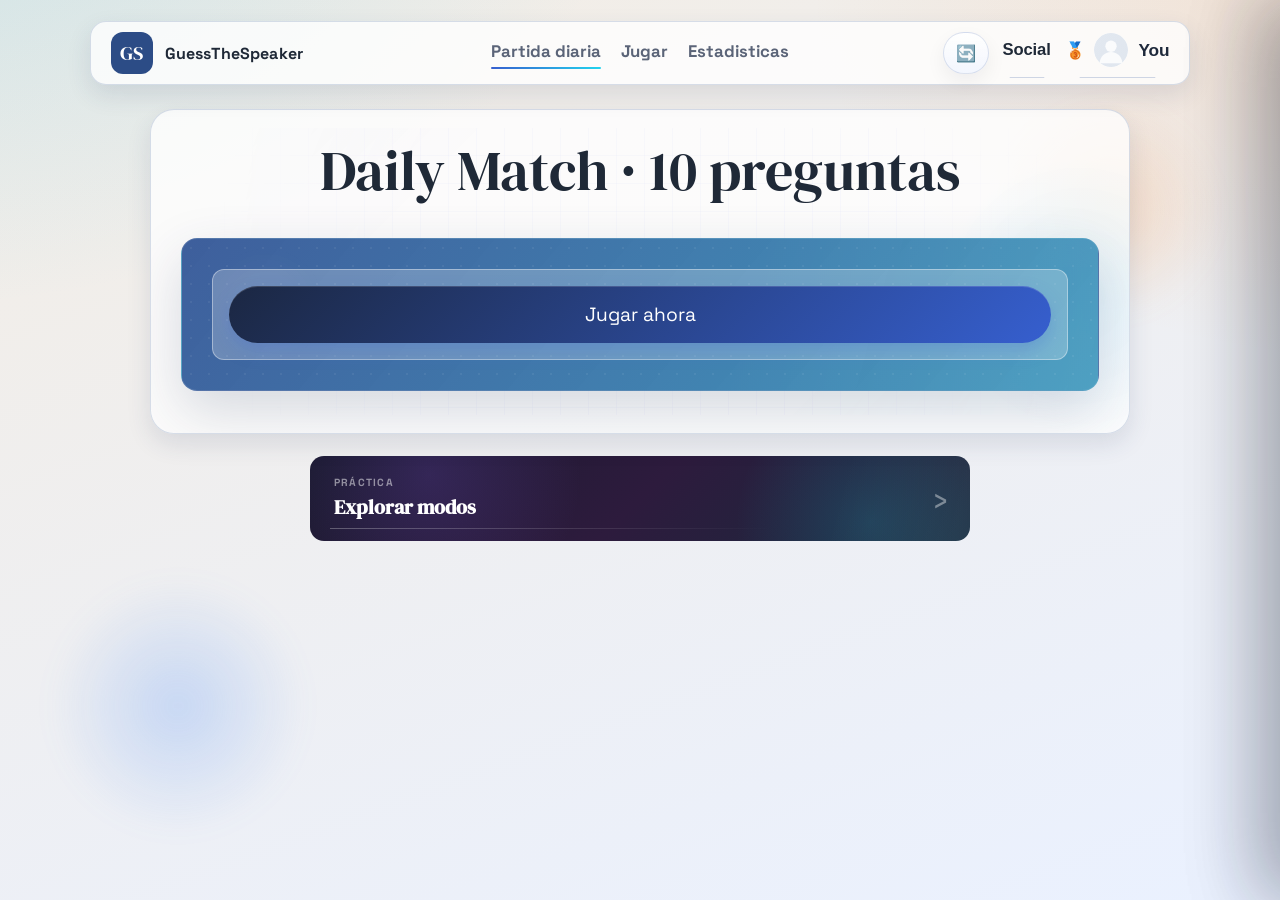
==== index.html @ 82e4f340 "9" ====
﻿<!doctype html>
<html lang="es">

<head>
  <meta charset="utf-8" />
  <meta name="viewport" content="width=device-width, initial-scale=1" />
  <title>GuessTheSpeaker | Daily Match</title>
  <link rel="stylesheet" href="style.css" />
  <link rel="preconnect" href="https://fonts.googleapis.com" />
  <link rel="preconnect" href="https://fonts.gstatic.com" crossorigin />
  <link
    href="https://fonts.googleapis.com/css2?family=DM+Serif+Display&family=Space+Grotesk:wght@400;500;600;700&display=swap"
    rel="stylesheet" />
</head>

<body class="home-page">
  <div class="bg-orb orb-a"></div>
  <div class="bg-orb orb-b"></div>

  <header class="topbar">
    <div class="brand">
      <span class="brand-mark">GS</span>
      <span class="brand-name">GuessTheSpeaker</span>
    </div>

    <nav class="nav">
      <a href="index.html" class="is-active">Partida diaria</a>
      <a href="explore.html">Jugar</a>
      <a href="estadisticas.html">Estadisticas</a>
    </nav>

    <div class="topbar-actions">
      <button id="dev-reset-btn" class="btn btn-outline topbar-utility-btn" type="button" title="Reiniciar partida diaria (Dev)">🔄</button>
      <button id="social-toggle" class="btn-social-pill" type="button">Social</button>
      <div class="profile-menu-wrap">
        <button id="profile-avatar-btn" class="profile-pill-btn" type="button" aria-expanded="false"
          aria-haspopup="true">
          <span id="header-tier-icon" class="tier-icon" aria-hidden="true">🥉</span>
          <svg class="avatar-svg" viewBox="0 0 36 36" fill="none" xmlns="http://www.w3.org/2000/svg" aria-hidden="true">
            <circle cx="18" cy="18" r="18" fill="url(#av-grad)" />
            <circle cx="18" cy="14" r="6" fill="#fff" opacity="0.85" />
            <path d="M6 32c0-6.627 5.373-12 12-12s12 5.373 12 12" fill="#fff" opacity="0.85" />
            <defs>
              <linearGradient id="av-grad" x1="0" y1="0" x2="36" y2="36">
                <stop stop-color="#e2e8f0" />
                <stop offset="1" stop-color="#94a3b8" />
              </linearGradient>
            </defs>
          </svg>
          <span id="header-profile-name" class="profile-name">You</span>
        </button>
        <div id="profile-dropdown" class="profile-dropdown settings-menu" aria-hidden="true">
          <div class="pd-header">
            <div>
              <span class="panel-kicker">Settings panel</span>
              <h4 class="pd-title">Ajustes</h4>
              <p class="pd-subcopy">Preferencias rápidas y nombre de jugador en un solo panel.</p>
            </div>
            <button id="profile-close" class="btn btn-outline panel-close-btn" type="button">Cerrar</button>
          </div>
          <hr class="pd-divider" />
          <label class="pd-row">
            <span class="pd-row-label">Tema</span>
            <select id="top-theme-select" class="pd-theme-select" aria-label="Tema visual"></select>
          </label>
          <hr class="pd-divider" />
          <label class="pd-row">
            <span class="pd-row-label">Idioma</span>
            <select id="top-lang-select" class="pd-theme-select" aria-label="Idioma seleccion"></select>
          </label>
          <hr class="pd-divider" />
          <div class="pd-row-vert">
            <label for="profile-name-input-menu" class="pd-row-label">Nombre
              de jugador</label>
            <div class="profile-edit-row">
              <input id="profile-name-input-menu" type="text" maxlength="18" placeholder="Tu nombre" />
              <button id="profile-save-menu" class="btn btn-outline" type="button">Guardar</button>
            </div>
          </div>
          <hr class="pd-divider" />
          <a class="pd-row pd-link" href="estadisticas.html">📊 Estadísticas</a>
        </div>
      </div>
    </div>
  </header>
  <aside id="social-drawer" class="social-drawer" aria-hidden="true">
    <div class="social-drawer-head">
      <div>
        <span class="panel-kicker">Social panel</span>
        <h3>Social</h3>
        <p class="panel-sub">Gestiona amigos y comparativas sin salir de la partida.</p>
      </div>
      <button id="social-close" class="btn btn-outline panel-close-btn" type="button">Cerrar</button>
    </div>
    <div class="profile-row">
      <input id="friend-name-input" type="text" maxlength="18" placeholder="Nombre de amigo" />
      <button id="friend-add" class="btn btn-outline" type="button">Agregar</button>
    </div>
    <ul id="friends-list" class="history-list"></ul>
  </aside>
  <div id="social-backdrop" class="social-backdrop" hidden></div>

  <main>
    <section id="daily" class="panel">
      <div class="panel-head">
        <div>
          <h2 id="daily-title">Daily Match</h2>
          <div id="daily-status" class="daily-status"></div>
        </div>
      </div>
      <div id="daily-game" class="daily-game" aria-live="polite"></div>
      <div id="comeback-prompt" class="comeback-prompt" aria-live="polite"></div>
    </section>

    <section id="ranking" class="panel is-hidden">
      <div class="panel-head ranking-header-inline">
        <h2>Ranking</h2>
        <div id="ranking-view-mode" class="quiz-segmented" role="tablist" aria-label="Vista de ranking">
          <button type="button" class="quiz-tab is-active" data-view="daily">Hoy</button>
          <button type="button" class="quiz-tab" data-view="weekly">Semana</button>
        </div>
      </div>

      <div id="ranking-daily-view">
        <div class="ranking-toolbar">
          <div id="ranking-mode" class="quiz-segmented" role="tablist" aria-label="Modo de ranking">
            <button type="button" class="quiz-tab is-active" data-mode="global">Global</button>
            <button type="button" class="quiz-tab" data-mode="friends">Amigos</button>
          </div>
          <div class="hero-metrics">
            <span class="metric-pill">Jugadores: <strong id="players-today">-</strong></span>
            <span class="metric-pill metric-risk">Reinicio: <strong id="reset-timer">--:--:--</strong></span>
          </div>
        </div>
        <div class="ranking-search-bar">
          <input id="ranking-search-input" type="text" maxlength="24" placeholder="Buscar jugador..." />
          <button id="ranking-search-btn" class="btn btn-outline" type="button">Buscar</button>
        </div>
        <p id="ranking-search-result" class="ranking-search-result"></p>
        <!-- Hidden but still functional -->
        <div class="ranking-controls" style="display:none;">
          <div class="private-room">
            <input id="room-code" type="text" maxlength="10" placeholder="Sala privada" />
            <button id="apply-room" class="btn btn-outline" type="button">Aplicar</button>
          </div>
          <span id="percentile-chip" class="percentile-chip">Percentil: --</span>
        </div>
        <div class="table-wrap">
          <table class="leaderboard" aria-label="Ranking top 5">
            <thead>
              <tr>
                <th>#</th>
                <th>Jugador</th>
                <th>Aciertos</th>
                <th>Tiempo</th>
              </tr>
            </thead>
            <tbody id="leaderboard-body"></tbody>
          </table>
        </div>
        <div class="hero-panel">
          <article id="streak-stat-card" class="stat-card">
            <p>Racha actual</p>
            <strong id="stat-streak">0</strong>
            <span id="streak-fire" class="streak-fire">Sin fuego</span>
          </article>
          <article class="stat-card">
            <p>Mejor racha</p>
            <strong id="stat-best-streak">0</strong>
          </article>
        </div>
      </div>
      <section id="weekly-league" class="weekly-league is-hidden" aria-label="Liga semanal">
        <div class="weekly-league-head">
          <h4>Liga semanal</h4>
        </div>
        <div id="weekly-league-summary" class="weekly-league-summary"></div>
        <div class="table-wrap">
          <table class="leaderboard weekly-league-table" aria-label="Tabla de liga semanal">
            <thead>
              <tr>
                <th>Dia</th>
                <th>Puntos</th>
                <th>Acumulado</th>
              </tr>
            </thead>
            <tbody id="weekly-league-table"></tbody>
          </table>
        </div>
      </section>
    </section>

    <a href="explore.html" class="explore-banner">
      <div class="explore-banner-bg"></div>
      <div class="explore-banner-content">
        <span class="explore-banner-label">PRÁCTICA</span>
        <strong class="explore-banner-title">Explorar modos</strong>
      </div>
      <span class="explore-banner-arrow">›</span>
    </a>

  </main>



  <immersive id="quiz-data">
    {
    "title": "Who said it? Trump, Hitler, or Ye",
    "language": "English",
    "questions": [
    {
    "id": 1,
    "theme": "A. God complex / Messiah / Destiny",
    "quote": "I alone can fix it.",
    "options": [
    {
    "name": "Donald Trump",
    "isCorrect": true,
    "rationale": "Correct. Said in his Republican National Convention acceptance speech in Cleveland on July 21, 2016."
    },
    {
    "name": "Adolf Hitler",
    "isCorrect": false,
    "rationale": "It sounds like one-man savior rhetoric, but this exact line is not from Hitler."
    },
    {
    "name": "Ye",
    "isCorrect": false,
    "rationale": "Ye often uses grand self-myth language, but this exact quote is Trump's convention line."
    }
    ]
    },
    {
    "id": 2,
    "theme": "B. Paranoia / Persecution / Victimhood",
    "quote": "What you're seeing and what you're reading is not what's happening.",
    "options": [
    {
    "name": "Donald Trump",
    "isCorrect": true,
    "rationale": "Correct. Said at the Veterans of Foreign Wars convention in Kansas City on July 24, 2018."
    },
    {
    "name": "Adolf Hitler",
    "isCorrect": false,
    "rationale": "Reality-reversal framing fits authoritarian language, but this exact quote is Trump."
    },
    {
    "name": "Ye",
    "isCorrect": false,
    "rationale": "Ye challenges narratives too, but this precise sentence and event match Trump."
    }
    ]
    },
    {
    "id": 3,
    "theme": "C. Media hostility / Fake News / Propaganda",
    "quote": "The FAKE NEWS media is the enemy of the American People!",
    "options": [
    {
    "name": "Donald Trump",
    "isCorrect": true,
    "rationale": "Correct. Posted on Trump's Twitter account on February 17, 2017."
    },
    {
    "name": "Adolf Hitler",
    "isCorrect": false,
    "rationale": "Enemy framing sounds similar, but this wording and casing are modern Trump style."
    },
    {
    "name": "Ye",
    "isCorrect": false,
    "rationale": "Ye attacks media too, but this exact phrase is Trump's."
    }
    ]
    },
    {
    "id": 4,
    "theme": "D. Extreme narcissism / bragging",
    "quote": "I am Shakespeare in the flesh.",
    "options": [
    {
    "name": "Donald Trump",
    "isCorrect": false,
    "rationale": "Trump brags often, but this artistic self-crowning line is not his."
    },
    {
    "name": "Adolf Hitler",
    "isCorrect": false,
    "rationale": "Grandiosity fits, but the modern pop-culture tone points elsewhere."
    },
    {
    "name": "Ye",
    "isCorrect": true,
    "rationale": "Correct. Said by Ye in the 'Sway in the Morning' interview on November 26, 2013."
    }
    ]
    },
    {
    "id": 5,
    "theme": "E. Win-at-all-costs / retaliation logic",
    "quote": "If somebody screws you, screw them back in spades.",
    "options": [
    {
    "name": "Donald Trump",
    "isCorrect": true,
    "rationale": "Correct. From Trump's book The Art of the Deal (1987)."
    },
    {
    "name": "Adolf Hitler",
    "isCorrect": false,
    "rationale": "The harsh revenge tone can mislead, but this quote is a Trump business-era line."
    },
    {
    "name": "Ye",
    "isCorrect": false,
    "rationale": "Ye can be confrontational, but this exact phrase is not his."
    }
    ]
    },
    {
    "id": 6,
    "theme": "F. Surreal metaphors / emotional mass imagery",
    "quote": "All great movements are popular movements. They are the volcanic eruptions of human passions and
    emotions.",
    "options": [
    {
    "name": "Donald Trump",
    "isCorrect": false,
    "rationale": "Populist tone overlaps, but the high-literary metaphor and source do not match Trump."
    },
    {
    "name": "Adolf Hitler",
    "isCorrect": true,
    "rationale": "Correct. From Mein Kampf, Volume I, first published in 1925."
    },
    {
    "name": "Ye",
    "isCorrect": false,
    "rationale": "Ye uses vivid imagery, but this exact line is from Hitler's text."
    }
    ]
    },
    {
    "id": 7,
    "theme": "G. Anti-intellectualism / instinct over academics",
    "quote": "All propaganda must be popular and its intellectual level must be adjusted to the most limited
    intelligence among those to whom it is addressed.",
    "options": [
    {
    "name": "Donald Trump",
    "isCorrect": false,
    "rationale": "Simple-message strategy fits, but this is formal propaganda doctrine, not Trump's wording."
    },
    {
    "name": "Adolf Hitler",
    "isCorrect": true,
    "rationale": "Correct. From Mein Kampf, Volume I, Chapter 6, published in 1925."
    },
    {
    "name": "Ye",
    "isCorrect": false,
    "rationale": "Anti-elite tone can resemble Ye, but this systematic formulation is not his."
    }
    ]
    },
    {
    "id": 8,
    "theme": "H. Loyalty / purity / mass manipulation",
    "quote": "I like Hitler.",
    "options": [
    {
    "name": "Donald Trump",
    "isCorrect": false,
    "rationale": "Provocative style can confuse the guess, but this exact statement is not Trump's."
    },
    {
    "name": "Adolf Hitler",
    "isCorrect": false,
    "rationale": "It refers to Hitler in third person, so it cannot be Hitler quoting himself."
    },
    {
    "name": "Ye",
    "isCorrect": true,
    "rationale": "Correct. Said by Ye on the Alex Jones show on December 1, 2022."
    }
    ]
    }
    ]
    }
  </immersive>

  <script src="script.js"></script>
</body>

</html>
---- style.css ----
﻿:root {
  color-scheme: light;
  --ink: #121826;
  --ink-soft: #475169;
  --line: rgba(18, 24, 38, 0.1);
  --card: #ffffff;
  --bg: #eae4db;
  --bg-alt: #e3dcd2;
  --primary: #0f172a;
  --success: #16a34a;
  --danger: #dc2626;
  --accent-win: #16a34a;
  --accent-risk: #dc2626;
  --accent-reward: #ca8a04;
  --pastel-sky: #e8f2ff;
  --pastel-mint: #e8f8ef;
  --pastel-peach: #ffefe6;
  --pastel-lilac: #f1ecff;
  --pastel-ink: #2e3e5c;
  --pastel-border: rgba(116, 138, 173, 0.24);
  --elev-1: 0 12px 28px rgba(18, 24, 38, 0.1);
  --elev-2: 0 24px 64px rgba(18, 24, 38, 0.13);
  --radius-lg: 24px;
  --radius-md: 16px;
  --shadow: var(--elev-2);
  --font-title: "DM Serif Display", serif;
  --font-body: "Space Grotesk", system-ui, sans-serif;
}

* {
  box-sizing: border-box;
  margin: 0;
  padding: 0;
}

body {
  font-family: var(--font-body);
  color: var(--ink);
  background: radial-gradient(1000px 600px at -10% -20%, #ffe1b8, transparent 70%),
    radial-gradient(900px 500px at 110% 0%, #d4efff, transparent 65%),
    linear-gradient(160deg, var(--bg), var(--bg-alt));
  min-height: 100vh;
  padding: 21px 7vw 44px;
  overflow-x: hidden;
}

body.home-page main {
  position: relative;
  z-index: 1;
}

immersive {
  display: none;
}

.bg-orb {
  position: fixed;
  pointer-events: none;
  z-index: 0;
  filter: blur(12px);
}

@keyframes floatOrbA {
  0% {
    transform: translate(0, 0) scale(1);
  }

  33% {
    transform: translate(20px, -30px) scale(1.05);
  }

  66% {
    transform: translate(-15px, -10px) scale(0.95);
  }

  100% {
    transform: translate(0, 0) scale(1);
  }
}

@keyframes floatOrbB {
  0% {
    transform: translate(0, 0) scale(1);
  }

  33% {
    transform: translate(-25px, 20px) scale(1.05);
  }

  66% {
    transform: translate(15px, 15px) scale(0.95);
  }

  100% {
    transform: translate(0, 0) scale(1);
  }
}

.orb-a {
  width: 280px;
  height: 280px;
  left: 3%;
  bottom: 6%;
  background: radial-gradient(circle, rgba(251, 146, 60, 0.28), transparent 65%);
  animation: floatOrbA 18s ease-in-out infinite;
}

.orb-b {
  width: 240px;
  height: 240px;
  right: 4%;
  top: 10%;
  background: radial-gradient(circle, rgba(56, 189, 248, 0.28), transparent 65%);
  animation: floatOrbB 22s ease-in-out infinite;
}

.hero,
.panel,
.footer {
  position: relative;
  z-index: 1;
}

.topbar {
  position: relative;
  z-index: 20;
  display: flex;
  justify-content: space-between;
  align-items: center;
  gap: 20px;
  margin-bottom: 24px;
  border-radius: 16px;
  padding: 10px 20px;
  background: var(--surface-bg);
  border: 1px solid var(--surface-border);
  box-shadow: var(--elev-1);
}

.topbar-actions {
  display: inline-flex;
  align-items: center;
  gap: 18px;
}

/* ── Profile Avatar Button ── */
.profile-menu-wrap {
  position: relative;
}

.profile-pill-btn {
  background: transparent;
  border: none;
  border-radius: 0;
  padding: 0 0 2px;
  display: flex;
  align-items: center;
  gap: 12px;
  cursor: pointer;
  transition: opacity 180ms ease, color 180ms ease;
}

.profile-pill-btn:hover {
  opacity: 0.84;
}

.profile-pill-btn:active {
  opacity: 0.68;
}

.profile-pill-btn .tier-icon {
  width: auto;
  height: auto;
  border-radius: 0;
  display: flex;
  align-items: center;
  justify-content: center;
  font-size: 1.02rem;
  color: var(--ink-soft);
  background: transparent;
}

.profile-pill-btn .profile-name {
  font-weight: 700;
  color: #1e293b;
  font-size: 1.05rem;
}

.btn-social-pill {
  background: transparent;
  color: var(--ink);
  border: none;
  border-radius: 0;
  padding: 0 0 4px;
  font-weight: 700;
  font-size: 1rem;
  cursor: pointer;
  transition: opacity 180ms ease;
  position: relative;
}

.btn-social-pill::after,
.profile-pill-btn::after {
  content: '';
  position: absolute;
  left: 0;
  right: 0;
  bottom: -4px;
  height: 1px;
  background: rgba(120, 144, 188, 0.35);
  transform: scaleX(0.72);
  transform-origin: center;
  transition: transform 180ms ease, background 180ms ease;
}

.btn-social-pill:hover,
.profile-pill-btn:hover {
  opacity: 0.82;
}

.btn-social-pill:hover::after,
.profile-pill-btn:hover::after {
  transform: scaleX(1);
  background: rgba(54, 95, 207, 0.5);
}

.settings-menu {
  width: 420px;
}

.avatar-svg {
  width: 32px;
  height: 32px;
  border-radius: 50%;
  background: #f1f5f9;
}

.pd-avatar-svg {
  width: 40px;
  height: 40px;
  border-radius: 50%;
  flex-shrink: 0;
}

/* League tier borders & colors for profile pill */
.profile-pill-btn.tier-bronze .tier-icon { color: #b45309; }
.profile-pill-btn.tier-silver .tier-icon { color: #64748b; }
.profile-pill-btn.tier-gold .tier-icon { color: #ca8a04; }
.profile-pill-btn.tier-platinum .tier-icon { color: #059669; }
.profile-pill-btn.tier-diamond .tier-icon { color: #6d28d9; }

/* ── Profile Dropdown Menu ── */
.profile-dropdown {
  position: absolute;
  top: calc(100% + 12px);
  right: 0;
  width: 360px;
  border-radius: 4px;
  background:
    linear-gradient(180deg, rgba(255, 255, 255, 0.98), rgba(244, 247, 255, 0.96)),
    rgba(255, 255, 255, 0.98);
  border: 1px solid rgba(120, 144, 188, 0.28);
  box-shadow: 0 22px 44px rgba(18, 24, 38, 0.14);
  z-index: 30;
  overflow: hidden;
  opacity: 0;
  visibility: hidden;
  transform: translateY(-8px);
  transition: opacity 200ms ease, transform 200ms ease, visibility 0s 200ms;
}

.profile-dropdown::before,
.profile-dropdown::after {
  content: '';
  position: absolute;
  pointer-events: none;
}

.profile-dropdown::before {
  top: 0;
  left: 0;
  right: 0;
  height: 3px;
  background: linear-gradient(90deg, #365fcf, #22d3ee, #8b5cf6);
}

.profile-dropdown::after {
  inset: 0;
  background:
    linear-gradient(transparent 95%, rgba(120, 144, 188, 0.06) 95%),
    linear-gradient(90deg, transparent 95%, rgba(120, 144, 188, 0.06) 95%);
  background-size: 28px 28px;
  opacity: 0.24;
}

.profile-dropdown.is-open {
  opacity: 1;
  visibility: visible;
  transform: translateY(0);
  transition: opacity 200ms ease, transform 200ms ease, visibility 0s 0s;
}

.pd-header {
  position: relative;
  z-index: 1;
  display: flex;
  flex-direction: column;
  align-items: flex-start;
  gap: 6px;
  padding: 18px 22px 16px;
}

.pd-header::before {
  content: 'SETTINGS PANEL';
  font-size: 0.68rem;
  font-weight: 800;
  letter-spacing: 0.22em;
  text-transform: uppercase;
  color: rgba(54, 95, 207, 0.68);
}

.pd-title {
  margin: 0;
  color: var(--ink);
  font-family: var(--font-title);
  font-size: 2rem;
  font-weight: 700;
  letter-spacing: -0.01em;
  line-height: 0.95;
}

.pd-avatar {
  font-size: 1.6rem;
  width: 40px;
  height: 40px;
  display: flex;
  align-items: center;
  justify-content: center;
  border-radius: 50%;
  background: var(--chip-bg);
  border: 1px solid var(--chip-border);
  flex-shrink: 0;
}

.pd-info {
  display: flex;
  flex-direction: column;
  gap: 1px;
  min-width: 0;
}

.pd-info strong {
  font-size: 0.95rem;
  color: var(--ink);
  overflow: hidden;
  text-overflow: ellipsis;
  white-space: nowrap;
}

.pd-level {
  font-size: 0.75rem;
  color: var(--ink-soft);
  font-weight: 600;
}

.pd-divider {
  border: none;
  height: 1px;
  background: rgba(120, 144, 188, 0.28);
  margin: 0;
}

.pd-row {
  position: relative;
  z-index: 1;
  display: flex;
  align-items: center;
  justify-content: space-between;
  gap: 12px;
  padding: 18px 22px;
  border-radius: 0;
  transition: background 150ms ease, transform 150ms ease;
  cursor: pointer;
}

.pd-row:hover {
  background: rgba(54, 95, 207, 0.04);
  transform: translateX(2px);
}

.pd-row-label {
  font-size: 0.76rem;
  font-weight: 700;
  letter-spacing: 0.16em;
  text-transform: uppercase;
  color: var(--ink);
}

.pd-theme-select {
  border: 1px solid var(--input-border);
  border-radius: 2px;
  padding: 10px 12px;
  background: rgba(255, 255, 255, 0.64);
  color: var(--ink);
  font: inherit;
  font-size: 0.95rem;
  min-width: 164px;
  cursor: pointer;
  box-shadow: inset 0 1px 0 rgba(255, 255, 255, 0.82);
}

.pd-theme-select:focus {
  outline: none;
  border-color: rgba(54, 95, 207, 0.5);
  box-shadow: 0 0 0 3px rgba(54, 95, 207, 0.12);
}

.pd-link {
  position: relative;
  z-index: 1;
  display: flex;
  align-items: center;
  justify-content: space-between;
  gap: 12px;
  font-size: 0.98rem;
  font-weight: 700;
  color: var(--ink);
  text-decoration: none;
  border: none;
  background: none;
  width: 100%;
  text-align: left;
  font: inherit;
  cursor: pointer;
  padding: 18px 22px 20px;
}

.pd-link::after {
  content: 'Open';
  font-size: 0.72rem;
  font-weight: 800;
  letter-spacing: 0.16em;
  text-transform: uppercase;
  color: rgba(54, 95, 207, 0.7);
}

.pd-row-vert {
  position: relative;
  z-index: 1;
  padding: 18px 22px 20px;
}

.pd-row-vert .pd-row-label {
  display: block;
  margin-bottom: 10px;
}

.profile-edit-row {
  display: flex;
  gap: 10px;
  align-items: stretch;
}

#profile-name-input-menu {
  flex: 1;
  min-width: 0;
  border: 1px solid var(--input-border);
  border-radius: 2px;
  padding: 12px 12px;
  background: rgba(255, 255, 255, 0.64);
  color: var(--ink);
  font: inherit;
  font-size: 0.95rem;
  box-shadow: inset 0 1px 0 rgba(255, 255, 255, 0.82);
}

#profile-name-input-menu:focus {
  outline: none;
  border-color: rgba(54, 95, 207, 0.5);
  box-shadow: 0 0 0 3px rgba(54, 95, 207, 0.12);
}

#profile-save-menu {
  min-width: 104px;
  border-radius: 2px;
  padding: 12px 14px;
  background: linear-gradient(135deg, rgba(43, 79, 147, 0.1), rgba(34, 211, 238, 0.08));
  border-color: rgba(54, 95, 207, 0.22);
}

/* Keep existing league tier chips for backward compat */
.profile-chip {
  display: inline-flex;
  align-items: center;
  gap: 8px;
  border: 2px solid var(--line);
  background: rgba(255, 255, 255, 0.86);
  border-radius: 999px;
  padding: 6px 10px;
  font-weight: 600;
  transition: border-color 400ms ease, box-shadow 400ms ease;
}

/* ── League Tier Borders on profile chip ── */
.profile-chip.tier-bronze {
  border-color: #cd7f32;
  box-shadow: 0 0 8px rgba(205, 127, 50, 0.3);
}

.profile-chip.tier-silver {
  border-color: #a8a9ad;
  box-shadow: 0 0 10px rgba(168, 169, 173, 0.35);
}

.profile-chip.tier-gold {
  border-color: #ffd700;
  box-shadow: 0 0 12px rgba(255, 215, 0, 0.4);
}

.profile-chip.tier-platinum {
  border-color: #5ce1e6;
  box-shadow: 0 0 14px rgba(92, 225, 230, 0.4);
}

.profile-chip.tier-diamond {
  border-color: #b9f2ff;
  box-shadow: 0 0 18px rgba(185, 242, 255, 0.5), 0 0 6px rgba(147, 112, 219, 0.3);
}

/* ── League Badge Icon ── */
.league-badge {
  display: inline-flex;
  align-items: center;
  justify-content: center;
  width: 22px;
  height: 22px;
  border-radius: 6px;
  font-size: 13px;
  line-height: 1;
  font-weight: 800;
  flex-shrink: 0;
}

.league-badge.tier-bronze {
  background: linear-gradient(135deg, #cd7f32, #a0522d);
  color: #fff;
}

.league-badge.tier-silver {
  background: linear-gradient(135deg, #c0c0c0, #a8a9ad);
  color: #333;
}

.league-badge.tier-gold {
  background: linear-gradient(135deg, #ffd700, #daa520);
  color: #5a3e00;
}

.league-badge.tier-platinum {
  background: linear-gradient(135deg, #5ce1e6, #40c9cf);
  color: #0d4f52;
}

.league-badge.tier-diamond {
  background: linear-gradient(135deg, #b9f2ff, #9370db);
  color: #1a0a3e;
}

/* ── Stat-level card tier coloring ── */
.stat-card.tier-bronze {
  border-color: rgba(205, 127, 50, 0.4);
  background: linear-gradient(135deg, rgba(205, 127, 50, 0.08), rgba(255, 255, 255, 0.9));
}

.stat-card.tier-silver {
  border-color: rgba(168, 169, 173, 0.4);
  background: linear-gradient(135deg, rgba(168, 169, 173, 0.08), rgba(255, 255, 255, 0.9));
}

.stat-card.tier-gold {
  border-color: rgba(255, 215, 0, 0.4);
  background: linear-gradient(135deg, rgba(255, 215, 0, 0.1), rgba(255, 255, 255, 0.92));
}

.stat-card.tier-platinum {
  border-color: rgba(92, 225, 230, 0.4);
  background: linear-gradient(135deg, rgba(92, 225, 230, 0.08), rgba(255, 255, 255, 0.9));
}

.stat-card.tier-diamond {
  border-color: rgba(147, 112, 219, 0.4);
  background: linear-gradient(135deg, rgba(185, 242, 255, 0.12), rgba(147, 112, 219, 0.06), rgba(255, 255, 255, 0.9));
}

.social-drawer {
  position: fixed;
  top: 0;
  right: 0;
  height: 100vh;
  width: min(400px, 92vw);
  background:
    linear-gradient(180deg, rgba(255, 255, 255, 0.92), rgba(244, 248, 255, 0.84)),
    rgba(255, 255, 255, 0.82);
  backdrop-filter: blur(24px) saturate(1.6);
  -webkit-backdrop-filter: blur(24px) saturate(1.6);
  border-left: 1px solid rgba(255, 255, 255, 0.56);
  box-shadow: -12px 0 42px rgba(18, 24, 38, 0.12);
  padding: 24px 22px 28px;
  transform: translateX(102%);
  transition: transform 280ms cubic-bezier(0.22, 1, 0.36, 1);
  z-index: 20;
  overflow-y: auto;
}

.social-drawer::before {
  content: '';
  position: absolute;
  top: -80px;
  right: -60px;
  width: 220px;
  height: 220px;
  border-radius: 50%;
  background: radial-gradient(circle, rgba(99, 102, 241, 0.12), transparent 68%);
  pointer-events: none;
}

.social-drawer.is-open {
  transform: translateX(0);
}

.social-backdrop {
  position: fixed;
  inset: 0;
  background: rgba(15, 23, 42, 0.18);
  z-index: 19;
  transition: opacity 280ms ease;
}

.social-drawer-head {
  position: relative;
  z-index: 1;
  display: flex;
  justify-content: space-between;
  align-items: center;
  margin-bottom: 16px;
  padding-bottom: 14px;
  border-bottom: 1px solid rgba(18, 24, 38, 0.08);
}

.social-drawer-head h3 {
  font-family: var(--font-title);
  font-size: 2rem;
  background: linear-gradient(135deg, var(--ink), #365fcf);
  -webkit-background-clip: text;
  -webkit-text-fill-color: transparent;
  background-clip: text;
}

.social-drawer .panel-sub {
  color: var(--ink-soft);
  font-size: 0.88rem;
  margin-bottom: 14px;
  line-height: 1.4;
}

.social-drawer hr {
  border: none;
  height: 1px;
  background: linear-gradient(90deg, transparent, rgba(18, 24, 38, 0.1), transparent);
  margin: 16px 0;
}

.social-drawer label {
  display: block;
  font-size: 0.82rem;
  color: var(--ink-soft);
  margin-bottom: 6px;
  font-weight: 600;
  letter-spacing: 0.02em;
}

.social-drawer .btn-outline {
  border-radius: 14px;
  font-size: 0.9rem;
  font-weight: 700;
  transition: background 180ms ease, border-color 180ms ease, transform 120ms ease;
}

.social-drawer .btn-outline:hover {
  background: rgba(54, 95, 207, 0.06);
  border-color: rgba(54, 95, 207, 0.3);
}

.social-drawer .btn-outline:active {
  transform: scale(0.97);
}

#friend-name-input,
.social-drawer #profile-name-input {
  flex: 1;
  border: 1.5px solid rgba(18, 24, 38, 0.12);
  border-radius: 16px;
  padding: 11px 14px;
  font: inherit;
  font-size: 0.92rem;
  color: var(--ink);
  background: rgba(255, 255, 255, 0.7);
  transition: border-color 200ms ease, box-shadow 200ms ease;
}

.social-drawer .profile-row {
  position: relative;
  z-index: 1;
  gap: 10px;
  margin-bottom: 12px;
}

.social-drawer .history-list {
  position: relative;
  z-index: 1;
  margin-top: 14px;
}

.social-drawer .friend-card {
  align-items: center;
  padding: 14px 16px;
  border-radius: 18px;
  background: linear-gradient(180deg, rgba(255, 255, 255, 0.94), rgba(238, 244, 255, 0.82));
  border: 1px solid rgba(120, 144, 188, 0.22);
  box-shadow: inset 0 1px 0 rgba(255, 255, 255, 0.88);
}

.social-drawer .friend-card.is-empty {
  align-items: flex-start;
  min-height: 124px;
  justify-content: space-between;
}

.social-drawer .friend-copy {
  display: grid;
  gap: 4px;
}

.social-drawer .friend-name {
  font-size: 1.02rem;
  font-weight: 700;
  color: var(--ink);
}

.social-drawer .friend-meta {
  font-size: 0.88rem;
  line-height: 1.35;
  color: var(--ink-soft);
}

#friend-name-input:focus,
.social-drawer #profile-name-input:focus {
  outline: none;
  border-color: rgba(54, 95, 207, 0.5);
  box-shadow: 0 0 0 3px rgba(54, 95, 207, 0.1);
}

#avatar-pro {
  width: 100%;
  margin-top: 8px;
  border-radius: 10px;
  font-size: 0.84rem;
  color: var(--ink-soft);
  border-style: dashed;
  opacity: 0.7;
}

/* Sound toggle in drawer */
.sound-toggle-row {
  display: flex;
  align-items: center;
  justify-content: space-between;
  margin-top: 14px;
  padding: 14px 16px;
  border-radius: 16px;
  background: rgba(232, 242, 255, 0.4);
  border: 1px solid rgba(54, 95, 207, 0.12);
  box-shadow: inset 0 1px 0 rgba(255, 255, 255, 0.82);
}

.sound-toggle-row span {
  font-size: 0.88rem;
  font-weight: 600;
  color: var(--ink);
}

.sound-toggle {
  position: relative;
  width: 44px;
  height: 24px;
  border-radius: 999px;
  background: rgba(18, 24, 38, 0.15);
  border: none;
  cursor: pointer;
  transition: background 200ms ease;
  padding: 0;
}

.sound-toggle::after {
  content: '';
  position: absolute;
  top: 2px;
  left: 2px;
  width: 20px;
  height: 20px;
  border-radius: 50%;
  background: #fff;
  box-shadow: 0 2px 6px rgba(0, 0, 0, 0.15);
  transition: transform 200ms ease;
}

.sound-toggle.is-on {
  background: linear-gradient(135deg, #365fcf, #22d3ee);
}

.sound-toggle.is-on::after {
  transform: translateX(20px);
}

.brand {
  text-decoration: none;
  display: inline-flex;
  align-items: center;
  gap: 12px;
  color: var(--ink);
}

.brand-mark {
  width: 42px;
  height: 42px;
  border-radius: 12px;
  display: grid;
  place-items: center;
  background: var(--primary);
  color: #fff;
  font-family: var(--font-title);
  font-size: 20px;
  transition: box-shadow 300ms ease, transform 300ms ease;
}

.brand:hover .brand-mark {
  box-shadow: 0 0 18px rgba(54, 95, 207, 0.35);
  transform: scale(1.06);
}

.brand-name {
  font-weight: 700;
  letter-spacing: 0.01em;
}

.nav {
  position: absolute;
  left: 50%;
  transform: translateX(-50%);
  display: flex;
  gap: 20px;
  font-weight: 700;
  font-size: 1.05rem;
}

.nav a {
  text-decoration: none;
  color: var(--ink);
  transition: color 150ms ease;
  position: relative;
  padding-bottom: 4px;
}

.nav a::after {
  content: '';
  position: absolute;
  left: 0;
  bottom: -3px;
  width: 0;
  height: 2px;
  background: linear-gradient(90deg, #365fcf, #22d3ee);
  border-radius: 999px;
  transition: width 250ms ease;
}

.nav a:hover {
  color: var(--ink);
}

.nav a:hover::after,
.nav a.is-active::after {
  width: 100%;
}

.hero {
  display: grid;
  grid-template-columns: 1.2fr 0.8fr;
  gap: 26px;
  margin-bottom: 26px;
}

.hero-copy,
.hero-panel {
  background: rgba(255, 255, 255, 0.72);
  border: 1px solid var(--line);
  border-radius: var(--radius-lg);
  box-shadow: var(--shadow);
  animation: fadeUp 420ms ease both;
}

.hero-copy {
  padding: 34px;
}

.kicker {
  font-size: 12px;
  text-transform: uppercase;
  letter-spacing: 0.22em;
  color: var(--ink-soft);
  margin-bottom: 12px;
}

h1,
h2,
h3 {
  font-family: var(--font-title);
  font-weight: 400;
  line-height: 1.1;
}

h1 {
  font-size: clamp(2.2rem, 4vw, 3.5rem);
  margin-bottom: 14px;
}

.lead {
  color: var(--ink-soft);
  line-height: 1.6;
  max-width: 62ch;
}

.hero-actions {
  display: flex;
  flex-wrap: wrap;
  gap: 12px;
  margin: 24px 0 16px;
}

.profile-card {
  margin-bottom: 14px;
  padding: 10px;
  border: 1px solid var(--line);
  border-radius: 12px;
  background: rgba(255, 255, 255, 0.78);
  display: flex;
  gap: 10px;
  align-items: flex-start;
}

.avatar-basic {
  width: 40px;
  height: 40px;
  border-radius: 999px;
  display: grid;
  place-items: center;
  border: 1px solid var(--line);
  background: rgba(15, 23, 42, 0.08);
  font-size: 18px;
}

.profile-fields {
  flex: 1;
  min-width: 0;
}

.profile-fields label {
  display: block;
  font-size: 0.82rem;
  color: var(--ink-soft);
  margin-bottom: 6px;
}

.profile-row {
  display: flex;
  gap: 8px;
  margin-bottom: 6px;
}

#profile-name-input {
  flex: 1;
  border: 1px solid var(--line);
  border-radius: 999px;
  padding: 7px 12px;
  font: inherit;
  color: var(--ink);
  background: rgba(255, 255, 255, 0.9);
}

.btn {
  border-radius: 999px;
  padding: 11px 20px;
  font-weight: 700;
  text-decoration: none;
  display: inline-flex;
  align-items: center;
  justify-content: center;
  gap: 8px;
  border: 1px solid transparent;
  font: inherit;
  cursor: pointer;
  transition: transform 150ms ease, box-shadow 200ms ease, background 200ms ease;
}

.btn:hover {
  transform: translateY(-1px);
}

.btn:active {
  transform: translateY(0) scale(0.97);
}

.btn-play-main {
  width: 100%;
  margin-top: 12px;
  padding: 16px 20px;
  font-size: 1.2rem;
}

.btn-primary {
  background: linear-gradient(135deg, #1b2742, #365fcf, #4a2c6d, #1b2742);
  background-size: 300% 300%;
  color: #fff;
  border: none;
  box-shadow: 0 8px 18px rgba(54, 95, 207, 0.26), inset 0 1px 0 rgba(255, 255, 255, 0.15);
  animation: shineBg 12s ease-in-out infinite alternate;
}

.btn-primary:hover {
  box-shadow: 0 10px 24px rgba(54, 95, 207, 0.38), inset 0 1px 0 rgba(255, 255, 255, 0.25);
  transform: translateY(-2px);
}

@keyframes shineBg {
  0% {
    background-position: 0% 50%;
  }

  50% {
    background-position: 100% 50%;
  }

  100% {
    background-position: 0% 50%;
  }
}

.btn-outline {
  background: rgba(255, 255, 255, 0.7);
  color: var(--ink);
  border-color: var(--line);
}

.hero-metrics {
  display: flex;
  flex-wrap: wrap;
  gap: 10px;
}

.metric-pill {
  font-size: 0.92rem;
  background: rgba(255, 255, 255, 0.74);
  border: 1px solid var(--pastel-border);
  border-radius: 999px;
  padding: 8px 14px;
  color: var(--ink-soft);
}

.metric-pill strong {
  color: var(--ink);
}

.metric-risk {
  border-color: rgba(220, 38, 38, 0.28);
  color: #7f1d1d;
}

.hero-panel {
  padding: 20px;
  display: grid;
  grid-template-columns: repeat(2, minmax(0, 1fr));
  gap: 12px;
}

.stat-card {
  background: rgba(255, 255, 255, 0.86);
  border: 1px solid var(--line);
  border-radius: var(--radius-md);
  padding: 14px;
  box-shadow: var(--elev-1);
  transition: transform 220ms ease, box-shadow 220ms ease;
}

.stat-card:hover {
  transform: translateY(-3px);
  box-shadow: 0 14px 32px rgba(18, 24, 38, 0.13);
}

.stat-card p {
  color: var(--ink-soft);
  font-size: 0.86rem;
  margin-bottom: 6px;
}

.stat-card strong {
  font-size: 1.7rem;
}

.streak-fire {
  display: inline-block;
  margin-top: 6px;
  font-size: 0.9rem;
  color: var(--ink-soft);
  font-weight: 600;
  letter-spacing: 0.02em;
}

.xp-meter {
  margin-top: 8px;
  width: 100%;
  height: 8px;
  border-radius: 999px;
  background: rgba(18, 24, 38, 0.12);
  overflow: hidden;
}

.xp-bar {
  width: 0%;
  height: 100%;
  background: linear-gradient(90deg, #bbf7d0, #86efac);
  transition: width 220ms ease;
}

.xp-meter.is-levelup {
  animation: xpPulse 260ms ease;
}

#streak-stat-card {
  transition: background 200ms ease, border-color 200ms ease, box-shadow 200ms ease;
}

#streak-stat-card.is-warm {
  background: linear-gradient(140deg, rgba(251, 146, 60, 0.14), rgba(255, 255, 255, 0.9));
  border-color: rgba(251, 146, 60, 0.45);
}

#streak-stat-card.is-hot {
  background: linear-gradient(140deg, rgba(249, 115, 22, 0.2), rgba(255, 255, 255, 0.94));
  border-color: rgba(249, 115, 22, 0.65);
}

#streak-stat-card.is-onfire {
  background: linear-gradient(140deg, rgba(239, 68, 68, 0.22), rgba(255, 255, 255, 0.94));
  border-color: rgba(239, 68, 68, 0.72);
  box-shadow: 0 0 0 1px rgba(239, 68, 68, 0.2), 0 14px 28px rgba(239, 68, 68, 0.25);
}

.panel {
  background: rgba(255, 255, 255, 0.74);
  border: 1px solid var(--line);
  border-radius: var(--radius-lg);
  box-shadow: var(--shadow);
  padding: 30px;
  margin-bottom: 22px;
  animation: fadeUp 420ms ease both;
}

#daily {
  animation-delay: 0ms;
  max-width: 980px;
  margin-left: auto;
  margin-right: auto;
  position: relative;
  overflow: hidden;
}

#daily::before,
#daily::after {
  content: '';
  position: absolute;
  pointer-events: none;
}

#daily::before {
  inset: 18px;
  border-radius: calc(var(--radius-lg) - 8px);
  background:
    linear-gradient(135deg, rgba(79, 70, 229, 0.06), transparent 28%, transparent 72%, rgba(34, 211, 238, 0.08)),
    linear-gradient(transparent 95%, rgba(99, 102, 241, 0.06) 95%),
    linear-gradient(90deg, transparent 95%, rgba(99, 102, 241, 0.06) 95%);
  background-size: auto, 28px 28px, 28px 28px;
  opacity: 0.55;
  mask-image: radial-gradient(circle at center, black 48%, transparent 88%);
  -webkit-mask-image: radial-gradient(circle at center, black 48%, transparent 88%);
}

#daily::after {
  width: 280px;
  height: 280px;
  right: -90px;
  top: 46px;
  border-radius: 50%;
  background: radial-gradient(circle, rgba(56, 189, 248, 0.12), transparent 70%);
  animation: homeHaloFloat 16s ease-in-out infinite;
}

#daily > * {
  position: relative;
  z-index: 1;
}

#ranking {
  animation-delay: 80ms;
  max-width: 980px;
  margin-left: auto;
  margin-right: auto;
  padding: 32px 24px;
  border-radius: 20px;
  border: 1px solid rgba(255, 255, 255, 0.9);
  box-shadow: 0 16px 40px rgba(59, 130, 246, 0.12), inset 0 2px 20px rgba(255, 255, 255, 0.6);
  background: linear-gradient(145deg, #ffffff 0%, #f4f6ff 60%, #eef2ff 100%);
  position: relative;
  overflow: hidden;
}

#ranking::before {
  content: '';
  position: absolute;
  top: -150px;
  right: -100px;
  width: 400px;
  height: 400px;
  background: radial-gradient(circle, rgba(99, 102, 241, 0.1) 0%, transparent 60%);
  border-radius: 50%;
  pointer-events: none;
}

#ranking .panel-head.ranking-header-inline {
  position: relative;
  display: flex;
  justify-content: center;
  align-items: center;
  margin-bottom: 16px;
  z-index: 1;
}

#ranking .panel-head.ranking-header-inline #ranking-view-mode {
  position: absolute;
  left: 0;
  margin-bottom: 0;
}

#ranking .panel-head h2 {
  font-size: 2.1rem;
  background: linear-gradient(135deg, #2563eb, #9333ea);
  -webkit-background-clip: text;
  -webkit-text-fill-color: transparent;
  background-clip: text;
  text-shadow: 0 4px 12px rgba(99, 102, 241, 0.2);
  margin-bottom: 0;
}

#ranking #ranking-view-hint {
  font-weight: 500;
  color: #6366f1;
}

#ranking .quiz-segmented {
  justify-content: center;
  margin-bottom: 0;
  background: rgba(255, 255, 255, 0.7);
  border: 1px solid rgba(199, 210, 254, 0.6);
  box-shadow: inset 0 2px 6px rgba(0, 0, 0, 0.02);
  border-radius: 999px;
  padding: 4px;
}

#ranking .quiz-tab.is-active {
  background: linear-gradient(135deg, #4f46e5, #8b5cf6);
  color: #fff;
  border-color: transparent;
  box-shadow: 0 4px 14px rgba(79, 70, 229, 0.35);
  font-weight: 600;
}

#ranking .hero-metrics {
  justify-content: flex-end;
  margin-bottom: 0;
  gap: 6px;
}

#ranking .metric-pill {
  border-color: rgba(99, 102, 241, 0.25);
  background: rgba(255, 255, 255, 0.9);
  box-shadow: 0 2px 10px rgba(79, 70, 229, 0.08);
  color: #312e81;
  font-size: 0.82rem;
  padding: 6px 10px;
}

.ranking-toolbar {
  display: flex;
  align-items: center;
  justify-content: space-between;
  gap: 12px;
  margin-bottom: 12px;
}

.ranking-toolbar .quiz-segmented {
  margin-bottom: 0;
}

.ranking-search-bar {
  display: flex;
  gap: 8px;
  margin-bottom: 12px;
}

.ranking-search-bar input {
  flex: 1;
  border: 1px solid var(--line);
  border-radius: 999px;
  padding: 8px 14px;
  font: inherit;
  font-size: 0.9rem;
  color: var(--ink);
  background: rgba(255, 255, 255, 0.85);
}

.ranking-search-bar .btn {
  padding: 8px 16px;
  font-size: 0.85rem;
}

#ranking .hero-panel {
  display: none;
}

#ranking .stat-card {
  border: none;
  border-radius: 20px;
  background: linear-gradient(135deg, #6366f1, #d946ef);
  box-shadow: 0 10px 24px rgba(99, 102, 241, 0.3);
  display: flex;
  flex-direction: column;
  justify-content: center;
  position: relative;
  overflow: hidden;
}

#ranking .stat-card::after {
  content: '';
  position: absolute;
  inset: 0;
  background: linear-gradient(180deg, rgba(255, 255, 255, 0.15) 0%, transparent 100%);
  pointer-events: none;
}

#ranking .stat-card p {
  color: rgba(255, 255, 255, 0.85);
  font-weight: 600;
  font-size: 0.82rem;
  text-transform: uppercase;
  letter-spacing: 0.05em;
  margin-bottom: 4px;
}

#ranking .stat-card strong {
  color: #ffffff;
  font-size: 2.2rem;
  text-shadow: 0 2px 8px rgba(0, 0, 0, 0.15);
}

#ranking .streak-fire {
  background: rgba(255, 255, 255, 0.25);
  color: #fff;
  border: 1px solid rgba(255, 255, 255, 0.4);
}

/* Make table itself beautiful */
#ranking .table-wrap {
  background: rgba(255, 255, 255, 0.95);
  border-radius: 20px;
  padding: 8px;
  box-shadow: 0 12px 32px rgba(79, 70, 229, 0.1);
  border: 1px solid rgba(255, 255, 255, 1);
  margin-top: 16px;
}

#ranking .leaderboard th {
  background: rgba(99, 102, 241, 0.06);
  color: #4f46e5;
  text-transform: uppercase;
  letter-spacing: 0.05em;
  font-size: 0.75rem;
  border: none;
  padding: 14px 12px;
}

#ranking .leaderboard th:first-child {
  border-top-left-radius: 12px;
  border-bottom-left-radius: 12px;
}

#ranking .leaderboard th:last-child {
  border-top-right-radius: 12px;
  border-bottom-right-radius: 12px;
}

#ranking .leaderboard td {
  border-bottom: 1px solid rgba(99, 102, 241, 0.08);
  padding: 16px 12px;
}

/* Highlight top 3 */
#ranking tbody tr:nth-child(1) {
  background: linear-gradient(90deg, rgba(234, 179, 8, 0.12), transparent);
}

#ranking tbody tr:nth-child(1) td:first-child {
  color: #ca8a04;
  font-weight: 800;
  font-size: 1.15rem;
}

#ranking tbody tr:nth-child(2) {
  background: linear-gradient(90deg, rgba(148, 163, 184, 0.12), transparent);
}

#ranking tbody tr:nth-child(2) td:first-child {
  color: #64748b;
  font-weight: 800;
  font-size: 1.05rem;
}

#ranking tbody tr:nth-child(3) {
  background: linear-gradient(90deg, rgba(180, 83, 9, 0.08), transparent);
}

#ranking tbody tr:nth-child(3) td:first-child {
  color: #b45309;
  font-weight: 800;
  font-size: 1rem;
}

#ranking .leaderboard tr.me {
  background: linear-gradient(90deg, rgba(79, 70, 229, 0.1), rgba(236, 72, 153, 0.05));
  border-left: 4px solid #4f46e5;
}

#ranking .leaderboard tr.me td {
  color: #4f46e5;
  font-weight: 700;
}

#history {
  animation-delay: 160ms;
}

.panel-head {
  display: flex;
  justify-content: space-between;
  gap: 16px;
  align-items: flex-start;
  margin-bottom: 18px;
}

#daily .panel-head {
  justify-content: center;
  text-align: center;
  margin-bottom: 24px;
}

#daily .panel-head>div:first-child {
  width: 100%;
  max-width: 920px;
  display: flex;
  flex-direction: column;
  align-items: center;
  margin: 0 auto;
}

#daily .panel-sub {
  text-align: center;
}

#daily .daily-status {
  text-align: center;
  margin-top: 12px;
  font-size: 1.05rem;
}

#daily-title {
  font-size: clamp(2.4rem, 4.8vw, 3.5rem);
}

#ranking {
  border-top: 2px solid rgba(29, 78, 216, 0.14);
}

#history {
  border-top: 2px solid rgba(14, 116, 144, 0.14);
}

.panel-kicker {
  font-size: 12px;
  letter-spacing: 0.2em;
  text-transform: uppercase;
  color: var(--ink-soft);
  margin-bottom: 6px;
}

.panel-sub {
  color: var(--ink-soft);
  margin-top: 8px;
}

.quiz-segmented {
  margin-top: 10px;
  display: inline-flex;
  gap: 6px;
  padding: 6px;
  background: rgba(15, 23, 42, 0.06);
  border-radius: 999px;
  border: 1px solid var(--line);
}

.quiz-tab {
  border: 0;
  border-radius: 999px;
  background: transparent;
  color: var(--ink-soft);
  padding: 7px 14px;
  font: inherit;
  font-weight: 600;
  cursor: pointer;
  transition: background 180ms ease, color 180ms ease, box-shadow 180ms ease, transform 120ms ease;
}

.quiz-tab:hover:not(.is-active) {
  background: rgba(255, 255, 255, 0.55);
  color: var(--ink);
}

.quiz-tab:active {
  transform: scale(0.96);
}

.quiz-tab.is-active {
  background: #fff;
  color: var(--ink);
  box-shadow: var(--elev-1);
}

#ranking-view-mode {
  margin-top: 0;
  margin-bottom: 8px;
}

.is-hidden {
  display: none !important;
}

.panel-swap-enter,
.panel-swap-exit {
  transition: opacity 260ms ease, transform 260ms ease;
  will-change: opacity, transform;
}

.panel-swap-enter {
  opacity: 0;
  transform: translateY(8px);
}

.panel-swap-enter.panel-swap-enter-active {
  opacity: 1;
  transform: translateY(0);
}

.panel-swap-exit {
  opacity: 0;
  transform: translateY(-6px);
  pointer-events: none;
}

.insight-grid {
  display: grid;
  grid-template-columns: repeat(4, minmax(0, 1fr));
  gap: 12px;
  margin-bottom: 14px;
}

.insight-card {
  background: rgba(255, 255, 255, 0.84);
  border: 1px solid var(--line);
  border-radius: 12px;
  padding: 12px;
  box-shadow: var(--elev-1);
  transition: transform 220ms ease, box-shadow 220ms ease;
}

.insight-card:hover {
  transform: translateY(-3px);
  box-shadow: 0 14px 32px rgba(18, 24, 38, 0.12);
}

/* Unique soft pastel tint per insight card */
#goal-card {
  background: linear-gradient(135deg, rgba(232, 242, 255, 0.7), rgba(255, 255, 255, 0.88));
  border-color: rgba(96, 165, 250, 0.22);
}

#streak-card {
  background: linear-gradient(135deg, rgba(255, 239, 230, 0.7), rgba(255, 255, 255, 0.88));
  border-color: rgba(251, 146, 60, 0.22);
}

#next-reward {
  background: linear-gradient(135deg, rgba(241, 236, 255, 0.7), rgba(255, 255, 255, 0.88));
  border-color: rgba(167, 139, 250, 0.22);
}

#mission-card {
  background: linear-gradient(135deg, rgba(232, 248, 239, 0.7), rgba(255, 255, 255, 0.88));
  border-color: rgba(74, 222, 128, 0.22);
}

.insight-card h4 {
  font-size: 0.95rem;
  margin-bottom: 6px;
}

.insight-card p {
  color: var(--ink-soft);
  font-size: 0.9rem;
  line-height: 1.35;
}

/* ── Stats Page Premium Styles ── */
.stats-page {
  max-width: 1040px;
  margin-left: auto;
  margin-right: auto;
  padding: 26px 22px;
  border-radius: 24px;
  border: 1px solid rgba(255, 255, 255, 0.9);
  box-shadow: 0 18px 44px rgba(99, 102, 241, 0.1), inset 0 2px 20px rgba(255, 255, 255, 0.6);
  background: linear-gradient(145deg, #ffffff 0%, #f8f7ff 44%, #f0eeff 100%);
  position: relative;
  overflow: hidden;
}

.stats-page::before {
  content: '';
  position: absolute;
  bottom: -120px;
  left: -80px;
  width: 350px;
  height: 350px;
  background: radial-gradient(circle, rgba(168, 85, 247, 0.08) 0%, transparent 60%);
  border-radius: 50%;
  pointer-events: none;
}

.stats-page::after {
  content: '';
  position: absolute;
  top: -140px;
  right: -70px;
  width: 320px;
  height: 320px;
  background: radial-gradient(circle, rgba(96, 165, 250, 0.08) 0%, transparent 62%);
  border-radius: 50%;
  pointer-events: none;
}

.stats-title {
  font-size: 2.5rem;
  background: linear-gradient(135deg, #7c3aed, #ec4899);
  -webkit-background-clip: text;
  -webkit-text-fill-color: transparent;
  background-clip: text;
  text-shadow: 0 4px 12px rgba(124, 58, 237, 0.15);
}

.stats-page .summary-card {
  margin-bottom: 14px;
  border-radius: 20px;
  border: 1px solid rgba(199, 210, 254, 0.5);
  border-left: 4px solid #8b5cf6;
  background: linear-gradient(135deg, rgba(255, 255, 255, 0.95), rgba(237, 233, 254, 0.4));
  padding: 16px 18px;
  box-shadow: 0 4px 12px rgba(99, 102, 241, 0.06);
}

.stats-page #ux-summary.summary-card {
  border-left-color: #10b981;
  background: linear-gradient(135deg, rgba(255, 255, 255, 0.95), rgba(209, 250, 229, 0.35));
}

.stats-page .history-mid-card {
  border-radius: 20px;
  border: 1px solid rgba(199, 210, 254, 0.5);
  border-left: 4px solid #6366f1;
  background: linear-gradient(135deg, rgba(255, 255, 255, 0.95), rgba(238, 242, 255, 0.5));
  box-shadow: 0 6px 16px rgba(99, 102, 241, 0.08);
  padding: 16px;
}

.stats-page .history-mid-card h4 {
  color: #4f46e5;
  font-weight: 700;
  font-size: 0.95rem;
  text-transform: uppercase;
  letter-spacing: 0.03em;
}

.stats-page .history-insight-card {
  border-radius: 20px;
  border: 1px solid rgba(199, 210, 254, 0.5);
  border-left: 4px solid #a855f7;
  background: linear-gradient(135deg, rgba(255, 255, 255, 0.95), rgba(243, 232, 255, 0.35));
  box-shadow: 0 6px 16px rgba(168, 85, 247, 0.08);
  padding: 16px;
}

.stats-page .history-insight-card h4 {
  color: #7c3aed;
  font-weight: 700;
  font-size: 0.95rem;
  text-transform: uppercase;
  letter-spacing: 0.03em;
}

.stats-page .heat-cell.is-on {
  background: linear-gradient(135deg, #34d399, #10b981);
  border-color: rgba(16, 185, 129, 0.5);
  box-shadow: 0 2px 8px rgba(16, 185, 129, 0.2);
}

.stats-page .trend-chart-wrap {
  border-radius: 16px;
  border: 1px solid rgba(199, 210, 254, 0.5);
  background: linear-gradient(135deg, rgba(255, 255, 255, 0.95), rgba(238, 242, 255, 0.4));
  box-shadow: 0 6px 16px rgba(99, 102, 241, 0.06);
  padding: 12px 14px;
}

.stats-page .table-wrap {
  background: rgba(255, 255, 255, 0.95);
  border-radius: 18px;
  padding: 10px;
  box-shadow: 0 8px 24px rgba(124, 58, 237, 0.08);
  border: 1px solid rgba(199, 210, 254, 0.5);
}

.stats-page .leaderboard th {
  background: rgba(124, 58, 237, 0.06);
  color: #7c3aed;
  text-transform: uppercase;
  letter-spacing: 0.04em;
  font-size: 0.78rem;
  border: none;
  padding: 12px 10px;
}

.stats-page .leaderboard th:first-child {
  border-top-left-radius: 10px;
  border-bottom-left-radius: 10px;
}

.stats-page .leaderboard th:last-child {
  border-top-right-radius: 10px;
  border-bottom-right-radius: 10px;
}

.stats-page .leaderboard td {
  border-bottom: 1px solid rgba(124, 58, 237, 0.08);
  padding-top: 14px;
  padding-bottom: 14px;
}

.summary-card {
  margin-bottom: 10px;
  border-radius: 12px;
  border: 1px solid var(--pastel-border);
  background: linear-gradient(180deg, rgba(255, 255, 255, 0.92), rgba(232, 242, 255, 0.36));
  padding: 10px 12px;
  color: var(--ink-soft);
}

#ux-summary.summary-card {
  background: linear-gradient(180deg, rgba(255, 255, 255, 0.92), rgba(232, 248, 239, 0.34));
}

.ranking-controls {
  margin-top: 8px;
  display: flex;
  flex-wrap: wrap;
  gap: 8px;
  align-items: center;
}

.ranking-search {
  margin-left: auto;
  display: inline-flex;
  gap: 6px;
  align-items: center;
}

#ranking-search-input {
  width: 220px;
  border: 1px solid var(--pastel-border);
  border-radius: 999px;
  padding: 7px 12px;
  font: inherit;
  color: var(--ink);
  background: rgba(255, 255, 255, 0.9);
}

.ranking-search-result {
  margin: 8px 0 6px;
  font-size: 0.88rem;
  color: var(--ink-soft);
}

.weekly-league {
  margin-top: 10px;
  border: 1px solid var(--pastel-border);
  border-radius: 12px;
  background: linear-gradient(180deg, rgba(255, 255, 255, 0.9), rgba(232, 248, 239, 0.24));
  padding: 10px;
}

.weekly-league-head h4 {
  color: var(--pastel-ink);
  font-size: 0.96rem;
  margin-bottom: 3px;
}

.weekly-league-head p {
  color: var(--ink-soft);
  font-size: 0.85rem;
  margin-bottom: 8px;
}

.weekly-league-summary {
  display: grid;
  grid-template-columns: repeat(3, minmax(0, 1fr));
  gap: 8px;
  margin-bottom: 8px;
}

.weekly-league-summary span {
  border: 1px solid var(--pastel-border);
  border-radius: 10px;
  background: rgba(255, 255, 255, 0.75);
  padding: 8px 10px;
  color: var(--ink-soft);
  font-size: 0.84rem;
}

.private-room {
  display: inline-flex;
  gap: 6px;
  align-items: center;
}

#room-code {
  border: 1px solid var(--line);
  border-radius: 999px;
  padding: 7px 12px;
  font: inherit;
  color: var(--ink);
  background: rgba(255, 255, 255, 0.9);
}

.trend-chart-wrap {
  margin-bottom: 12px;
  border: 1px solid var(--pastel-border);
  border-radius: 12px;
  background: linear-gradient(180deg, rgba(255, 255, 255, 0.9), rgba(241, 236, 255, 0.3));
  padding: 8px 10px;
}

.score-trend-chart {
  width: 100%;
  height: 170px;
  display: block;
}

.trend-grid-line {
  stroke: rgba(18, 24, 38, 0.15);
  stroke-width: 1;
}

.trend-line {
  fill: none;
  stroke: #5b82df;
  stroke-width: 3;
  stroke-linecap: round;
  stroke-linejoin: round;
}

.trend-dot {
  fill: #0f172a;
}

.trend-label {
  fill: #475169;
  font-size: 11px;
  font-weight: 600;
}

.delta-up {
  color: #166534;
}

.delta-down {
  color: #991b1b;
}

.daily-status {
  text-align: center;
  color: var(--ink-soft);
}

.daily-status strong {
  color: var(--ink);
}

.daily-game {
  position: relative;
  background: linear-gradient(125deg, rgba(15, 23, 42, 0.97), rgba(14, 116, 144, 0.92));
  border-radius: var(--radius-md);
  padding: 30px;
  color: #fff;
  box-shadow: var(--elev-2);
  backdrop-filter: blur(12px);
  -webkit-backdrop-filter: blur(12px);
  border: 1px solid rgba(255, 255, 255, 0.12);
  overflow: hidden;
  transition: box-shadow 300ms ease;
  width: 100%;
  max-width: 920px;
  margin: 0 auto;
}

/* Subtle dot pattern overlay for texture */
.daily-game::before {
  content: '';
  position: absolute;
  inset: 0;
  background-image:
    radial-gradient(rgba(255, 255, 255, 0.06) 1px, transparent 1px),
    linear-gradient(105deg, transparent 28%, rgba(255, 255, 255, 0.07) 48%, transparent 68%);
  background-size: 18px 18px, 220% 100%;
  animation: dailySurfaceDrift 18s linear infinite;
  pointer-events: none;
  z-index: 0;
}

.daily-game::after {
  content: '';
  position: absolute;
  inset: auto auto 18px 18px;
  width: 132px;
  height: 132px;
  border-radius: 50%;
  background: radial-gradient(circle, rgba(255, 255, 255, 0.14), transparent 68%);
  opacity: 0.3;
  filter: blur(2px);
  animation: dailyOrbPulse 8s ease-in-out infinite;
  pointer-events: none;
  z-index: 0;
}

.daily-game>* {
  position: relative;
  z-index: 1;
}

/* Flash overlay on correct/wrong */
.daily-game.flash-correct::after {
  content: '';
  position: absolute;
  inset: 0;
  background: radial-gradient(ellipse at center, rgba(34, 197, 94, 0.2), transparent 70%);
  border-radius: inherit;
  animation: flashFade 600ms ease forwards;
  pointer-events: none;
  z-index: 0;
}

.daily-game.flash-wrong::after {
  content: '';
  position: absolute;
  inset: 0;
  background: radial-gradient(ellipse at center, rgba(239, 68, 68, 0.18), transparent 70%);
  border-radius: inherit;
  animation: flashFade 600ms ease forwards;
  pointer-events: none;
  z-index: 0;
}

.daily-head {
  display: flex;
  justify-content: space-between;
  gap: 10px;
  color: rgba(255, 255, 255, 0.86);
  font-size: 1.05rem;
}

.progress-wrap {
  margin-top: 10px;
  background: rgba(255, 255, 255, 0.18);
  border-radius: 999px;
  height: 8px;
  overflow: hidden;
}

.progress-bar {
  height: 100%;
  background: linear-gradient(90deg, #86efac, #22d3ee);
  transition: width 220ms ease;
  background-size: 200% 100%;
  animation: shimmer 3s linear infinite;
}

.daily-theme {
  margin-top: 14px;
  font-size: 0.88rem;
  letter-spacing: 0.08em;
  text-transform: uppercase;
  color: rgba(255, 255, 255, 0.72);
}

.daily-quote {
  margin-top: 8px;
  padding-left: 18px;
  border-left: 3px solid rgba(255, 255, 255, 0.35);
  font-size: clamp(1.28rem, 2.6vw, 1.7rem);
  line-height: 1.45;
  position: relative;
}

/* Decorative giant opening quote */
.daily-quote::before {
  content: '\201C';
  position: absolute;
  top: -18px;
  left: -6px;
  font-size: 4.5rem;
  font-family: var(--font-title);
  color: rgba(255, 255, 255, 0.1);
  line-height: 1;
  pointer-events: none;
}

.daily-options {
  margin-top: 16px;
  display: grid;
  gap: 12px;
}

.daily-option {
  width: 100%;
  border-radius: 14px;
  border: 1px solid rgba(255, 255, 255, 0.28);
  background: rgba(255, 255, 255, 0.1);
  color: #fff;
  text-align: left;
  padding: 14px 16px;
  font-size: 1.04rem;
  cursor: pointer;
  font: inherit;
  transition: transform 150ms ease, background 180ms ease, border-color 180ms ease, box-shadow 180ms ease;
}

.daily-option:hover:not(:disabled) {
  background: rgba(255, 255, 255, 0.2);
  transform: translateX(4px);
  box-shadow: -4px 0 0 0 rgba(255, 255, 255, 0.3);
}

.daily-option:active:not(:disabled) {
  transform: scale(0.98);
}

.daily-option:disabled {
  cursor: default;
}

.daily-option.is-correct {
  border-color: rgba(74, 222, 128, 0.9);
  background: rgba(34, 197, 94, 0.25);
  animation: correctPop 350ms ease;
}

.daily-option.is-wrong {
  border-color: rgba(252, 165, 165, 0.9);
  background: rgba(220, 38, 38, 0.22);
  animation: wrongShake 400ms ease;
}

/* Non-selected options fade out after answer */
.daily-option.is-dimmed {
  opacity: 0.35;
  transform: scale(0.97);
  transition: opacity 350ms ease, transform 350ms ease;
  pointer-events: none;
}

.daily-feedback {
  margin-top: 12px;
  display: grid;
  gap: 8px;
  animation: pulseIn 180ms ease;
}

.daily-feedback p {
  color: rgba(255, 255, 255, 0.9);
  line-height: 1.5;
}

.daily-result {
  font-weight: 700;
}

.daily-result.ok {
  color: #86efac;
}

.daily-result.bad {
  color: #fca5a5;
}

.daily-next {
  margin-top: 14px;
  background: rgba(255, 255, 255, 0.12);
  color: #fff;
  border-color: rgba(255, 255, 255, 0.4);
}

.daily-next:disabled {
  opacity: 0.45;
}

.comeback-prompt {
  margin-top: 12px;
  color: #7f1d1d;
  font-weight: 600;
}

.daily-locked,
.daily-finish,
.daily-idle {
  background: rgba(255, 255, 255, 0.09);
  border: 1px solid rgba(255, 255, 255, 0.26);
  border-radius: 12px;
  padding: 16px;
}

.daily-idle .btn-play-main {
  margin-top: 0;
}

/* ── Question slide-in transition ── */
.daily-game.is-transitioning {
  opacity: 0;
  transform: translateY(8px);
  transition: opacity 180ms ease, transform 180ms ease;
}

.daily-game.is-entering {
  opacity: 1;
  transform: translateY(0);
  transition: opacity 250ms ease, transform 250ms ease;
}

/* ── In-game streak tension ── */
.daily-game.tension-10 {
  border-color: rgba(251, 146, 60, 0.5);
  box-shadow: var(--elev-2), 0 0 20px rgba(251, 146, 60, 0.15);
}

.daily-game.tension-20 {
  border-color: rgba(239, 68, 68, 0.5);
  box-shadow: var(--elev-2), 0 0 28px rgba(239, 68, 68, 0.2);
  animation: tensionPulse 2.5s ease-in-out infinite;
}

@keyframes tensionPulse {

  0%,
  100% {
    box-shadow: var(--elev-2), 0 0 28px rgba(239, 68, 68, 0.15);
  }

  50% {
    box-shadow: var(--elev-2), 0 0 40px rgba(239, 68, 68, 0.3);
  }
}

.daily-locked h4,
.daily-finish h4,
.daily-idle h4 {
  margin-bottom: 8px;
  font-size: clamp(1.4rem, 3vw, 1.9rem);
}

.daily-locked p,
.daily-finish p,
.daily-idle p {
  color: rgba(255, 255, 255, 0.9);
  line-height: 1.5;
  font-size: 1.05rem;
}

/* ── Simplified Finish Screen ── */
.finish-score-hero {
  display: flex;
  flex-direction: column;
  align-items: center;
  gap: 4px;
  margin: 12px 0 16px;
}

.finish-big-score {
  font-size: clamp(2.4rem, 8vw, 3.2rem);
  font-weight: 800;
  letter-spacing: -0.02em;
  color: #fff;
  text-shadow: 0 4px 14px rgba(0, 0, 0, 0.3);
}

.finish-percent {
  font-size: 1.1rem;
  color: rgba(255, 255, 255, 0.7);
  font-weight: 600;
}

.finish-stats-row {
  display: grid;
  grid-template-columns: repeat(4, 1fr);
  gap: 8px;
  margin-bottom: 14px;
}

.finish-stat {
  text-align: center;
  background: rgba(255, 255, 255, 0.08);
  border: 1px solid rgba(255, 255, 255, 0.15);
  border-radius: 10px;
  padding: 10px 6px;
}

.finish-stat-label {
  display: block;
  font-size: 0.72rem;
  color: rgba(255, 255, 255, 0.6);
  text-transform: uppercase;
  letter-spacing: 0.06em;
  margin-bottom: 4px;
}

.finish-stat strong {
  font-size: 1.05rem;
  color: #fff;
}

.finish-hint {
  text-align: center;
  font-size: 0.88rem;
  color: rgba(255, 255, 255, 0.55);
  margin-bottom: 14px;
}

.finish-actions {
  display: flex;
  gap: 10px;
}

.finish-actions .btn {
  flex: 1;
  text-align: center;
  font-size: 0.9rem;
  padding: 11px 14px;
}


.split {
  display: grid;
  grid-template-columns: 1.1fr 0.9fr;
  gap: 18px;
}

.module {
  background: rgba(255, 255, 255, 0.78);
  border: 1px solid var(--line);
  border-radius: var(--radius-md);
  padding: 18px;
  box-shadow: var(--elev-1);
}

.module-head {
  margin-bottom: 12px;
}

.module-head h3 {
  font-size: 1.7rem;
  margin-bottom: 6px;
}

.module-head p {
  color: var(--ink-soft);
}

/* ── Explore Banner on main page ── */
.explore-banner {
  display: flex;
  align-items: center;
  margin: 0 auto 24px;
  max-width: 660px;
  width: 100%;
  border-radius: 14px;
  overflow: hidden;
  text-decoration: none;
  color: #fff;
  position: relative;
  cursor: pointer;
  transition: transform 250ms cubic-bezier(0.22, 1, 0.36, 1), box-shadow 250ms ease;
}

.explore-banner-bg {
  position: absolute;
  inset: 0;
  background: linear-gradient(135deg, #1a1a2e, #2d1b3d, #1a2a3e);
  z-index: 0;
}

.explore-banner-bg::after {
  content: '';
  position: absolute;
  inset: 0;
  background:
    linear-gradient(105deg, transparent 40%, rgba(255, 255, 255, 0.05) 50%, transparent 60%),
    radial-gradient(circle at 18% 22%, rgba(139, 92, 246, 0.18), transparent 28%),
    radial-gradient(circle at 85% 78%, rgba(34, 211, 238, 0.16), transparent 24%);
  background-size: 200% 100%, auto, auto;
  animation: bannerShimmer 5s ease-in-out infinite;
}

@keyframes bannerShimmer {

  0%,
  100% {
    background-position: 200% 0;
  }

  50% {
    background-position: -200% 0;
  }
}

@keyframes dailySurfaceDrift {
  0% {
    background-position: 0 0, 200% 0;
  }

  100% {
    background-position: 0 0, -40% 0;
  }
}

@keyframes dailyOrbPulse {

  0%,
  100% {
    transform: scale(0.96);
    opacity: 0.22;
  }

  50% {
    transform: scale(1.08);
    opacity: 0.38;
  }
}

@keyframes homeHaloFloat {

  0%,
  100% {
    transform: translate3d(0, 0, 0) scale(1);
  }

  50% {
    transform: translate3d(-16px, 10px, 0) scale(1.05);
  }
}

.explore-banner-content {
  position: relative;
  z-index: 1;
  padding: 20px 24px;
  flex: 1;
  display: flex;
  flex-direction: column;
  gap: 4px;
}

.explore-banner-content::after {
  content: '';
  position: absolute;
  inset: auto 20px 12px;
  height: 1px;
  background: linear-gradient(90deg, rgba(255, 255, 255, 0.28), transparent 76%);
}

.explore-banner-label {
  font-size: 0.65rem;
  font-weight: 700;
  letter-spacing: 0.12em;
  text-transform: uppercase;
  color: rgba(255, 255, 255, 0.5);
}

.explore-banner-title {
  font-family: var(--font-title);
  font-size: 1.25rem;
  font-weight: 700;
  color: #fff;
}

.explore-banner-arrow {
  position: relative;
  z-index: 1;
  font-size: 2rem;
  color: rgba(255, 255, 255, 0.4);
  padding-right: 22px;
  transition: transform 250ms ease, color 250ms ease;
}

.explore-banner:hover {
  transform: translateY(-3px);
  box-shadow: 0 12px 40px rgba(26, 26, 46, 0.4);
}

.explore-banner:hover .explore-banner-arrow {
  transform: translateX(6px);
  color: rgba(255, 255, 255, 0.7);
}

.explore-banner:active {
  transform: scale(0.985);
}

/* ── Explore Panel (Netflix-style) ── */
#explore-grid {
  display: flex;
  flex-direction: column;
  gap: 28px;
}

.explore-category {
  display: flex;
  flex-direction: column;
  gap: 12px;
}

.explore-cat-title {
  font-size: 1.15rem;
  font-weight: 700;
  color: var(--ink);
  padding-left: 4px;
}

.explore-row {
  display: flex;
  gap: 14px;
  overflow-x: auto;
  scroll-snap-type: x mandatory;
  padding-bottom: 8px;
  -ms-overflow-style: none;
  scrollbar-width: none;
}

.explore-row::-webkit-scrollbar {
  display: none;
}

.explore-card {
  flex-shrink: 0;
  width: 170px;
  min-height: 180px;
  border-radius: 14px;
  border: 1.5px solid var(--pastel-border);
  background: linear-gradient(145deg, rgba(232, 242, 255, 0.6), rgba(241, 236, 255, 0.5), rgba(255, 239, 230, 0.4));
  padding: 14px;
  display: flex;
  flex-direction: column;
  justify-content: space-between;
  cursor: pointer;
  position: relative;
  overflow: hidden;
  transition: transform 200ms ease, box-shadow 200ms ease, border-color 200ms ease;
  scroll-snap-align: start;
  font: inherit;
  text-align: left;
}

.explore-card::before {
  content: '';
  position: absolute;
  top: -30%;
  right: -20%;
  width: 120px;
  height: 120px;
  border-radius: 50%;
  background: radial-gradient(circle, rgba(54, 95, 207, 0.08), transparent 70%);
  pointer-events: none;
}

.explore-card:hover:not(:disabled) {
  transform: translateY(-4px);
  box-shadow: 0 12px 32px rgba(18, 24, 38, 0.12);
  border-color: rgba(54, 95, 207, 0.3);
}

.explore-card:active:not(:disabled) {
  transform: scale(0.97);
}

.explore-card .card-tag {
  display: inline-block;
  font-size: 0.68rem;
  font-weight: 700;
  letter-spacing: 0.06em;
  text-transform: uppercase;
  padding: 3px 8px;
  border-radius: 6px;
  width: fit-content;
}

.card-tag.tag-free {
  background: rgba(34, 197, 94, 0.12);
  color: #16a34a;
}

.card-tag.tag-unlocked {
  background: rgba(54, 95, 207, 0.1);
  color: #365fcf;
}

.card-tag.tag-locked {
  background: rgba(100, 100, 100, 0.1);
  color: #888;
}

.explore-card .card-daily-badge {
  position: absolute;
  top: 10px;
  right: 10px;
  font-size: 0.62rem;
  font-weight: 800;
  letter-spacing: 0.08em;
  padding: 2px 7px;
  border-radius: 5px;
  background: linear-gradient(135deg, #ffd700, #f59e0b);
  color: #5a3e00;
}

.explore-card .card-label {
  font-size: 1rem;
  font-weight: 700;
  color: var(--ink);
  line-height: 1.3;
  margin-top: auto;
}

/* Locked cards */
.explore-card.is-locked {
  filter: saturate(0.3);
  opacity: 0.6;
  cursor: not-allowed;
}

.explore-card.is-locked::after {
  content: '\uD83D\uDD12';
  position: absolute;
  bottom: 14px;
  right: 14px;
  font-size: 1.4rem;
  opacity: 0.5;
}

/* Daily highlight border */
.explore-card.is-daily {
  border-color: rgba(255, 215, 0, 0.5);
  box-shadow: 0 0 12px rgba(255, 215, 0, 0.15);
}

.explore-card.is-daily:hover {
  border-color: rgba(255, 215, 0, 0.7);
  box-shadow: 0 12px 32px rgba(255, 215, 0, 0.2);
}

/* Responsive: wider cards on small screens */
@media (max-width: 520px) {
  .explore-card {
    width: 150px;
    min-height: 160px;
  }
}

.percentile-chip {
  margin-top: 8px;
  display: inline-block;
  border-radius: 999px;
  padding: 6px 10px;
  background: var(--pastel-sky);
  color: var(--pastel-ink);
  border: 1px solid var(--pastel-border);
  font-weight: 600;
  font-size: 0.85rem;
}

.consistency-heatmap {
  display: grid;
  grid-template-columns: repeat(7, minmax(0, 72px));
  justify-content: start;
  gap: 8px;
  margin-bottom: 0;
}

.heat-cell {
  aspect-ratio: 1 / 1;
  border-radius: 12px;
  background: rgba(255, 255, 255, 0.75);
  border: 1px solid var(--pastel-border);
  transition: transform 180ms ease, box-shadow 180ms ease;
}

.heat-cell:hover {
  transform: scale(1.08);
  box-shadow: 0 4px 12px rgba(18, 24, 38, 0.1);
}

.heat-cell.is-on {
  background: linear-gradient(180deg, rgba(232, 248, 239, 0.95), rgba(214, 245, 226, 0.9));
  border-color: rgba(98, 179, 131, 0.5);
}

.history-mid-row {
  display: grid;
  grid-template-columns: 1fr 1fr;
  gap: 14px;
  margin-bottom: 14px;
}

.history-mid-card {
  min-width: 0;
  border-radius: 18px;
  border: 1px solid var(--pastel-border);
  background: linear-gradient(180deg, rgba(255, 255, 255, 0.92), rgba(255, 239, 230, 0.2));
  box-shadow: 0 8px 18px rgba(18, 24, 38, 0.05);
  padding: 14px;
  transition: transform 200ms ease, box-shadow 200ms ease;
}

.history-mid-card:hover {
  transform: translateY(-3px);
  box-shadow: 0 12px 28px rgba(18, 24, 38, 0.1);
}

.history-mid-card h4 {
  color: var(--pastel-ink);
  font-size: 0.96rem;
  margin-bottom: 10px;
}

.history-radar {
  display: grid;
  gap: 6px;
}

.history-radar p {
  font-size: 0.9rem;
  color: var(--ink-soft);
}

.history-insights-row {
  display: grid;
  grid-template-columns: 1.35fr 0.9fr;
  gap: 14px;
  margin-bottom: 14px;
}

.history-insight-card {
  min-width: 0;
  border-radius: 18px;
  border: 1px solid var(--pastel-border);
  background: linear-gradient(180deg, rgba(255, 255, 255, 0.92), rgba(232, 242, 255, 0.26));
  box-shadow: 0 8px 18px rgba(18, 24, 38, 0.05);
  padding: 14px;
  overflow-wrap: anywhere;
  transition: transform 200ms ease, box-shadow 200ms ease;
}

.history-insight-card:hover {
  transform: translateY(-3px);
  box-shadow: 0 12px 28px rgba(18, 24, 38, 0.1);
}

.history-insight-card h4 {
  color: var(--pastel-ink);
  font-size: 0.96rem;
  margin-bottom: 10px;
}

#next-achievement p {
  color: var(--ink-soft);
  font-size: 0.86rem;
  line-height: 1.35;
}

.next-achievement-rare {
  display: inline-block;
  border-radius: 999px;
  padding: 3px 7px;
  border: 1px solid var(--pastel-border);
  font-weight: 700;
  font-size: 0.7rem;
  text-transform: uppercase;
  letter-spacing: 0.02em;
}

.next-achievement-rare.comun {
  background: var(--pastel-sky);
  color: #2f4f8d;
}

.next-achievement-rare.raro {
  background: var(--pastel-lilac);
  color: #5a3e96;
}

.next-achievement-rare.epic {
  background: #fdebf2;
  color: #8a3d5f;
}

.next-achievement-rare.epico {
  background: #fdebf2;
  color: #8a3d5f;
}

.next-achievement-progress {
  margin: 7px 0 6px;
  width: 100%;
  height: 8px;
  border-radius: 999px;
  background: rgba(136, 165, 136, 0.16);
  border: 1px solid rgba(123, 170, 131, 0.35);
  overflow: hidden;
}

.next-achievement-progress span {
  display: block;
  height: 100%;
  background: linear-gradient(90deg, #ccf1da, #9edfc4);
}

.next-achievement-meta {
  margin-top: 2px;
}

.achievements {
  display: flex;
  flex-wrap: wrap;
  gap: 6px;
  margin-bottom: 0;
}

.achievement-badge {
  border-radius: 999px;
  padding: 6px 10px;
  font-size: 0.74rem;
  font-weight: 600;
}

.achievement-badge.common {
  border: 1px solid #bfdbfe;
  color: #1e3a8a;
  background: #dbeafe;
}

.achievement-badge.rare {
  border: 1px solid #c4b5fd;
  color: #5b21b6;
  background: #ede9fe;
}

.achievement-badge.epic {
  border: 1px solid #fbcfe8;
  color: #9d174d;
  background: #fce7f3;
}

.records-table {
  margin-bottom: 12px;
}

.records-table td,
.records-table th {
  font-size: 0.88rem;
}

.practice-banner {
  margin-top: 10px;
  display: flex;
  gap: 8px;
  flex-wrap: wrap;
  align-items: center;
}

.practice-note {
  color: rgba(255, 255, 255, 0.86);
  font-size: 0.92rem;
}

.table-wrap {
  overflow-x: auto;
}

.leaderboard {
  width: 100%;
  border-collapse: collapse;
  font-size: 0.95rem;
}

.leaderboard th,
.leaderboard td {
  text-align: left;
  padding: 10px 8px;
  border-bottom: 1px solid var(--line);
}

.leaderboard th {
  color: var(--ink-soft);
  font-weight: 600;
  font-size: 0.88rem;
}

.leaderboard tr.me {
  background: rgba(14, 165, 233, 0.14);
}

.leaderboard tbody tr {
  transition: background 180ms ease;
}

.leaderboard tbody tr:hover {
  background: rgba(14, 165, 233, 0.06);
}

.history-list {
  list-style: none;
  display: grid;
  gap: 10px;
}

.history-list li {
  background: linear-gradient(180deg, rgba(255, 255, 255, 0.92), rgba(242, 246, 255, 0.76));
  border: 1px solid var(--line);
  border-radius: 16px;
  padding: 12px 14px;
  display: flex;
  justify-content: space-between;
  gap: 12px;
  transition: transform 180ms ease, box-shadow 180ms ease;
  box-shadow: inset 0 1px 0 rgba(255, 255, 255, 0.84);
}

.history-list li:hover {
  transform: translateY(-2px);
  box-shadow: 0 8px 20px rgba(18, 24, 38, 0.08);
}

@media (max-width: 900px) {
  body {
    padding: 14px 4.5vw 28px;
  }

  .topbar {
    padding: 10px 14px;
    gap: 12px;
  }

  .brand {
    gap: 10px;
  }

  .brand-mark {
    width: 38px;
    height: 38px;
    border-radius: 11px;
    font-size: 18px;
  }

  .brand-name {
    font-size: 0.95rem;
  }

  .btn-social-pill {
    padding: 9px 18px;
    font-size: 0.96rem;
  }

  .panel {
    padding: 22px 18px;
  }

  #daily-title {
    font-size: clamp(2rem, 6.4vw, 2.8rem);
  }

  .daily-game {
    padding: 22px;
  }

  .explore-banner {
    max-width: 720px;
  }
}

.history-list .date {
  color: var(--ink-soft);
  font-size: 0.9rem;
}

.footer {
  text-align: center;
  color: var(--ink-soft);
  font-size: 0.9rem;
  padding-top: 10px;
}

@keyframes fadeUp {
  from {
    opacity: 0;
    transform: translateY(10px);
  }

  to {
    opacity: 1;
    transform: translateY(0);
  }
}

@keyframes pulseIn {
  from {
    opacity: 0;
    transform: scale(0.98);
  }

  to {
    opacity: 1;
    transform: scale(1);
  }
}

@keyframes xpPulse {
  0% {
    transform: scale(1);
  }

  50% {
    transform: scale(1.02);
  }

  100% {
    transform: scale(1);
  }
}

/* ── On-Fire glow animation ── */
@keyframes fireGlow {

  0%,
  100% {
    box-shadow: 0 0 8px rgba(239, 68, 68, 0.3), 0 14px 28px rgba(239, 68, 68, 0.2);
  }

  50% {
    box-shadow: 0 0 18px rgba(249, 115, 22, 0.5), 0 14px 28px rgba(239, 68, 68, 0.35);
  }
}

#streak-stat-card.is-onfire {
  animation: fireGlow 2s ease-in-out infinite;
}

/* ── Streak-at-risk pulsing play button ── */
@keyframes riskPulse {

  0%,
  100% {
    box-shadow: 0 8px 18px rgba(54, 95, 207, 0.26);
  }

  50% {
    box-shadow: 0 4px 24px rgba(239, 68, 68, 0.45), 0 0 0 4px rgba(239, 68, 68, 0.15);
  }
}

.btn-play-main.streak-risk {
  animation: riskPulse 1.6s ease-in-out infinite;
  border-color: rgba(239, 68, 68, 0.4);
}

/* ── Flash fade for correct/wrong game container ── */
@keyframes flashFade {
  0% {
    opacity: 0;
  }

  30% {
    opacity: 1;
  }

  100% {
    opacity: 0;
  }
}

@keyframes correctPop {
  0% {
    transform: scale(1);
  }

  30% {
    transform: scale(1.03);
  }

  60% {
    transform: scale(0.98);
  }

  100% {
    transform: scale(1);
  }
}

@keyframes wrongShake {
  0% {
    transform: translateX(0);
  }

  20% {
    transform: translateX(-6px);
  }

  40% {
    transform: translateX(5px);
  }

  60% {
    transform: translateX(-3px);
  }

  80% {
    transform: translateX(2px);
  }

  100% {
    transform: translateX(0);
  }
}

@keyframes shimmer {
  0% {
    background-position: -200% 0;
  }

  100% {
    background-position: 200% 0;
  }
}

@media (max-width: 1080px) {
  .hero {
    grid-template-columns: 1fr;
  }

  .split {
    grid-template-columns: 1fr;
  }

  .insight-grid {
    grid-template-columns: 1fr 1fr;
  }
}

@media (max-width: 760px) {

  /* ── Global overflow locks ── */
  html,
  body {
    overflow-x: hidden !important;
    max-width: 100vw;
  }

  body {
    padding: 10px 12px 80px;
  }

  /* ── Compact Topbar ── */
  .topbar {
    display: flex;
    align-items: center;
    justify-content: space-between;
    gap: 8px;
    margin-bottom: 12px;
    padding: 8px 12px;
    border-radius: 14px;
  }

  .brand {
    min-width: 0;
    gap: 6px;
  }

  .brand-mark {
    font-size: 1.2rem;
  }

  .brand-name {
    display: none;
  }

  /* Hide desktop nav from the topbar — it becomes bottom bar */
  .nav {
    position: fixed;
    bottom: 0;
    left: 0;
    transform: none;
    right: 0;
    z-index: 50;
    display: flex;
    justify-content: space-around;
    align-items: center;
    gap: 4px;
    padding: 10px 8px;
    padding-bottom: max(10px, env(safe-area-inset-bottom));
    margin: 0;
    background: var(--surface-bg);
    border-top: 1px solid var(--surface-border);
    box-shadow: 0 -4px 20px rgba(18, 24, 38, 0.08);
    border-radius: 0;
    backdrop-filter: blur(16px);
    -webkit-backdrop-filter: blur(16px);
  }

  .nav a {
    flex: 1;
    display: flex;
    justify-content: center;
    align-items: center;
    font-size: 0.85rem;
    font-weight: 600;
    padding: 10px 4px;
    border-radius: 999px;
    border: 1px solid var(--line);
    background: rgba(255, 255, 255, 0.64);
    color: var(--ink-soft);
    white-space: nowrap;
    transition: color 150ms ease, background 150ms ease;
  }

  .nav a::before {
    display: none;
  }

  .nav a.is-active {
    background: var(--surface-bg);
    color: var(--ink);
    border-color: rgba(99, 102, 241, 0.4);
    box-shadow: 0 4px 12px rgba(18, 24, 38, 0.05);
  }

  /* ── Homepage specific overides ── */
  body.home-page {
    position: fixed;
    top: 0;
    left: 0;
    width: 100%;
    height: 100dvh;
    overflow: hidden;
    touch-action: none;
    padding-bottom: 90px;
  }

  body.home-page .explore-banner {
    position: fixed;
    bottom: 0;
    left: 0;
    right: 0;
    margin: 0;
    border-radius: 0;
    z-index: 50;
    padding-bottom: max(16px, env(safe-area-inset-bottom));
    box-shadow: 0 -8px 24px rgba(0, 0, 0, 0.15);
  }

  .nav a:hover,
  .nav a.is-active {
    color: var(--ink);
    background: rgba(99, 102, 241, 0.08);
  }

  /* ── Playing state adjustments ── */
  body.is-playing .topbar {
    margin-bottom: 6px;
  }

  body.is-playing #daily {
    padding-top: 10px;
    padding-bottom: 10px;
    margin-bottom: 4px;
  }

  body.is-playing #daily-title {
    display: none;
  }

  body.is-playing .daily-status {
    margin-top: 0;
    font-size: 1.05rem;
  }

  /* Hide Social pill on topbar (moved into settings menu or accessible from bottom) */
  .btn-social-pill {
    padding: 7px 14px;
    font-size: 0.85rem;
  }

  /* Profile pill compact */
  .profile-pill-btn {
    padding: 4px 10px 4px 4px;
    gap: 6px;
  }

  .profile-pill-btn .profile-name {
    font-size: 0.85rem;
    max-width: 70px;
    overflow: hidden;
    text-overflow: ellipsis;
    white-space: nowrap;
  }

  .profile-pill-btn .tier-icon {
    width: 24px;
    height: 24px;
    font-size: 0.85rem;
  }

  .avatar-svg {
    width: 26px;
    height: 26px;
  }

  /* Profile dropdown full-width on mobile */
  .profile-dropdown {
    position: fixed;
    top: auto;
    bottom: 60px;
    right: 8px;
    left: 8px;
    width: auto;
    border-radius: 16px;
    max-height: 50vh;
    overflow-y: auto;
  }

  .settings-menu {
    width: auto;
  }

  /* ── Social Drawer: Full-screen on mobile ── */
  .social-drawer {
    width: 100%;
    height: 100%;
    border-left: none;
    border-radius: 0;
    padding: max(18px, env(safe-area-inset-top)) 16px max(22px, env(safe-area-inset-bottom));
  }

  .social-drawer-head {
    position: sticky;
    top: 0;
    z-index: 3;
    margin: -2px -2px 14px;
    padding: 10px 2px 14px;
    background: linear-gradient(180deg, rgba(243, 247, 255, 0.96), rgba(243, 247, 255, 0.78), transparent);
    backdrop-filter: blur(10px);
    -webkit-backdrop-filter: blur(10px);
  }

  .social-drawer-head h3 {
    font-size: 1.8rem;
  }

  .social-drawer .profile-row {
    gap: 10px;
    flex-direction: column;
    align-items: stretch;
  }

  .social-drawer .profile-row input {
    font-size: 1rem;
    min-height: 56px;
    padding: 14px 16px;
    border-radius: 16px;
  }

  .social-drawer .btn-outline {
    min-height: 54px;
    padding: 12px 16px;
    font-size: 0.95rem;
    border-radius: 16px;
    justify-content: center;
  }

  .social-drawer .friend-card {
    padding: 16px;
    border-radius: 20px;
  }

  .social-drawer .friend-card.is-empty {
    min-height: 138px;
  }

  .social-drawer .friend-name {
    font-size: 1.08rem;
  }

  .social-drawer .friend-meta {
    font-size: 0.94rem;
  }

  .sound-toggle-row {
    margin-top: 16px;
    padding: 16px;
    border-radius: 18px;
  }

  .sound-toggle-row span {
    font-size: 0.98rem;
  }

  .sound-toggle {
    width: 52px;
    height: 30px;
  }

  .sound-toggle::after {
    top: 3px;
    left: 3px;
    width: 24px;
    height: 24px;
  }

  .sound-toggle.is-on::after {
    transform: translateX(22px);
  }

  /* ── Main Page Content ── */
  .panel,
  .hero-copy,
  .hero-panel {
    padding: 16px;
    margin-bottom: 12px;
  }

  .hero-panel {
    grid-template-columns: 1fr 1fr;
  }

  .panel-head {
    flex-direction: column;
    margin-bottom: 10px;
  }

  #daily .panel-head>div:first-child {
    max-width: 100%;
  }

  #daily-title {
    font-size: clamp(1.7rem, 7vw, 2.1rem);
  }

  #daily-date {
    font-size: 0.95rem;
  }

  .quiz-segmented {
    width: 100%;
    max-width: 100%;
  }

  .quiz-tab {
    flex: 1;
    text-align: center;
    padding: 8px 8px;
    font-size: 0.9rem;
  }

  .daily-status {
    text-align: center;
    margin-top: 6px;
  }

  .insight-grid {
    grid-template-columns: 1fr;
    gap: 8px;
    margin-bottom: 10px;
  }

  .insight-card {
    padding: 10px;
  }

  .daily-game {
    padding: 16px;
  }

  .daily-head {
    gap: 6px;
    font-size: 0.86rem;
  }

  .daily-quote {
    font-size: clamp(0.95rem, 4.5vw, 1.1rem);
    line-height: 1.35;
  }

  .daily-option {
    padding: 10px 11px;
    font-size: 0.92rem;
  }

  .btn-play-main {
    margin-top: 8px;
    padding: 12px 14px;
    font-size: 0.95rem;
  }

  /* ── Finish Match Summary Ultra-Compact ── */
  .daily-finish {
    padding: 10px;
  }

  .daily-finish h4 {
    margin-bottom: 2px;
    font-size: 1.2rem;
  }

  .finish-score-hero {
    margin: 6px 0 10px;
    gap: 0;
  }

  .finish-big-score {
    font-size: 2.2rem;
  }

  .finish-percent {
    font-size: 0.95rem;
  }

  .finish-stats-row {
    gap: 4px;
    margin-bottom: 8px;
  }

  .finish-stat {
    padding: 6px 4px;
  }

  .finish-stat-label {
    font-size: 0.65rem;
    margin-bottom: 2px;
  }

  .finish-stat strong {
    font-size: 0.95rem;
  }

  .finish-hint {
    margin-bottom: 10px;
    font-size: 0.8rem;
  }

  .finish-actions .btn {
    padding: 8px 10px;
    font-size: 0.85rem;
  }

  /* ── Ranking Mobile Ultra-Compact ── */
  #ranking {
    padding: 12px 12px;
  }

  #ranking .panel-head {
    margin-bottom: 4px;
  }

  #ranking .panel-head h2 {
    font-size: 1.4rem;
  }

  #ranking .quiz-segmented {
    margin-bottom: 8px;
    padding: 2px;
  }

  #ranking .quiz-tab {
    padding: 4px;
    font-size: 0.85rem;
  }

  .ranking-toolbar {
    flex-wrap: wrap;
    gap: 6px;
    margin-bottom: 8px;
    justify-content: center;
  }

  .ranking-toolbar .hero-metrics {
    display: flex;
    flex-direction: row;
    justify-content: center;
    width: 100%;
    margin-bottom: 0;
    gap: 6px;
  }

  #ranking .metric-pill {
    width: auto;
    font-size: 0.75rem;
    padding: 4px 8px;
  }

  .ranking-search-bar {
    margin-bottom: 8px;
  }

  .ranking-search-bar input {
    padding: 6px 12px;
    font-size: 0.85rem;
  }

  .ranking-search-bar .btn {
    padding: 6px 12px;
    font-size: 0.85rem;
  }

  .weekly-league-summary {
    grid-template-columns: 1fr;
  }

  .leaderboard {
    font-size: 0.88rem;
  }

  .leaderboard th,
  .leaderboard td {
    padding: 8px 6px;
  }

  .module-head h3 {
    font-size: 1.35rem;
  }

  .history-mid-row {
    grid-template-columns: 1fr;
  }

  .history-insights-row {
    grid-template-columns: 1fr;
  }

  /* ── Stats Page Mobile ── */
  .stats-page {
    padding: 18px 14px;
    border-radius: 18px;
  }

  .stats-title {
    font-size: 2rem;
  }

  .stats-page .summary-card {
    padding: 14px;
    font-size: 0.92rem;
  }

  .consistency-heatmap {
    grid-template-columns: repeat(7, 1fr);
    gap: 6px;
  }

  .heat-cell {
    border-radius: 10px;
  }

  /* ── #ranking section mobile ── */
  #ranking {
    padding: 14px;
  }

  #ranking .panel-head h2 {
    font-size: 1.6rem;
  }

  /* ── Mobile phased answer rationale ── */
  .mobile-rationale-visible {
    display: flex;
    flex-direction: column;
    align-items: center;
    justify-content: center;
    text-align: center;
    min-height: 120px;
    padding: 16px;
    animation: fadeRationaleIn 400ms ease forwards;
  }

  @keyframes fadeRationaleIn {
    from {
      opacity: 0;
      transform: translateY(8px);
    }

    to {
      opacity: 1;
      transform: translateY(0);
    }
  }
}

@media (max-width: 520px) {
  body {
    padding: 10px 14px 24px;
  }

  .topbar {
    margin-bottom: 14px;
    padding: 10px 12px;
    border-radius: 18px;
  }

  .brand-name {
    max-width: 134px;
    overflow: hidden;
    text-overflow: ellipsis;
    white-space: nowrap;
  }

  .hero-panel {
    grid-template-columns: 1fr;
  }

  .daily-head {
    flex-direction: column;
  }

  .history-list li {
    flex-direction: column;
  }

  .social-drawer {
    padding-left: 14px;
    padding-right: 14px;
  }

  .social-drawer-head {
    margin-bottom: 12px;
    padding-bottom: 12px;
  }

  .social-drawer-head h3 {
    font-size: 1.65rem;
  }

  .social-drawer .friend-card {
    gap: 12px;
  }

  .social-drawer .btn-outline {
    width: 100%;
  }

  .stats-page .table-wrap,
  #ranking .table-wrap {
    margin-left: -4px;
    margin-right: -4px;
  }

  .insight-card {
    padding: 10px;
  }

  .insight-card h4 {
    font-size: 0.9rem;
  }

  .insight-card p {
    font-size: 0.84rem;
    line-height: 1.3;
  }

  .profile-chip span:last-child {
    max-width: 92px;
    overflow: hidden;
    text-overflow: ellipsis;
    white-space: nowrap;
  }

  .btn {
    min-height: 42px;
  }

  .achievement-badge {
    padding: 3px 7px;
    font-size: 0.7rem;
  }

  .finish-mini-summary {
    grid-template-columns: 1fr;
  }
}

/* Theme system */
:root {
  color-scheme: light;
  --ink: #1f2937;
  --ink-soft: #5b6478;
  --line: rgba(56, 76, 115, 0.18);
  --card: #ffffff;
  --bg: #f3ede4;
  --bg-alt: #eaf1ff;
  --primary: #2c4c86;
  --pastel-sky: rgba(59, 130, 246, 0.16);
  --pastel-mint: rgba(74, 222, 128, 0.14);
  --pastel-peach: rgba(251, 146, 60, 0.16);
  --pastel-lilac: rgba(167, 139, 250, 0.15);
  --pastel-ink: #334a7a;
  --pastel-border: rgba(94, 120, 168, 0.24);
  --elev-1: 0 10px 24px rgba(40, 61, 102, 0.12);
  --elev-2: 0 20px 54px rgba(40, 61, 102, 0.18);
  --bg-glow-a: rgba(56, 189, 248, 0.24);
  --bg-glow-b: rgba(251, 146, 60, 0.16);
  --orb-a: rgba(59, 130, 246, 0.22);
  --orb-b: rgba(251, 146, 60, 0.2);
  --surface-bg: rgba(255, 255, 255, 0.78);
  --surface-border: rgba(94, 120, 168, 0.24);
  --surface-gradient-a: rgba(255, 255, 255, 0.92);
  --surface-gradient-b: rgba(243, 248, 255, 0.88);
  --chip-bg: rgba(255, 255, 255, 0.9);
  --chip-border: rgba(120, 144, 188, 0.34);
  --hover-bg: rgba(227, 237, 255, 0.9);
  --input-bg: rgba(255, 255, 255, 0.95);
  --input-border: rgba(120, 144, 188, 0.38);
  --drawer-title-a: #2b4f93;
  --drawer-title-b: #167ea6;
  --drawer-hr: rgba(120, 144, 188, 0.24);
  --sound-row-bg: rgba(233, 241, 255, 0.85);
  --sound-row-border: rgba(120, 144, 188, 0.24);
  --daily-card-bg: rgba(255, 255, 255, 0.24);
  --daily-card-border: rgba(255, 255, 255, 0.38);
  --daily-game-a: rgba(54, 88, 152, 0.96);
  --daily-game-b: rgba(47, 143, 183, 0.9);
}

body[data-theme="soft-night"] {
  color-scheme: dark;
  --ink: #eef4ff;
  --ink-soft: #bac8e1;
  --line: rgba(173, 190, 220, 0.28);
  --card: #1b2742;
  --bg: #121a2b;
  --bg-alt: #1d2740;
  --primary: #22314f;
  --pastel-sky: rgba(96, 165, 250, 0.26);
  --pastel-mint: rgba(74, 222, 128, 0.22);
  --pastel-peach: rgba(251, 146, 60, 0.24);
  --pastel-lilac: rgba(196, 181, 253, 0.24);
  --pastel-ink: #e4ecff;
  --pastel-border: rgba(173, 190, 220, 0.3);
  --elev-1: 0 12px 28px rgba(11, 18, 32, 0.28);
  --elev-2: 0 24px 64px rgba(11, 18, 32, 0.4);
  --bg-glow-a: rgba(56, 189, 248, 0.28);
  --bg-glow-b: rgba(251, 146, 60, 0.2);
  --orb-a: rgba(59, 130, 246, 0.32);
  --orb-b: rgba(251, 146, 60, 0.24);
  --surface-bg: rgba(27, 39, 66, 0.74);
  --surface-border: rgba(173, 190, 220, 0.3);
  --surface-gradient-a: rgba(27, 39, 66, 0.9);
  --surface-gradient-b: rgba(35, 49, 80, 0.82);
  --chip-bg: rgba(35, 49, 80, 0.7);
  --chip-border: rgba(173, 190, 220, 0.34);
  --hover-bg: rgba(54, 76, 120, 0.86);
  --input-bg: rgba(31, 45, 74, 0.9);
  --input-border: rgba(173, 190, 220, 0.36);
  --drawer-title-a: #dbeafe;
  --drawer-title-b: #93c5fd;
  --drawer-hr: rgba(173, 190, 220, 0.26);
  --sound-row-bg: rgba(47, 66, 104, 0.66);
  --sound-row-border: rgba(96, 165, 250, 0.28);
  --daily-card-bg: rgba(36, 52, 86, 0.46);
  --daily-card-border: rgba(173, 190, 220, 0.38);
  --daily-game-a: rgba(32, 49, 84, 0.96);
  --daily-game-b: rgba(29, 111, 150, 0.9);
}

body[data-theme="sunset"] {
  color-scheme: dark;
  --ink: #fff8ec;
  --ink-soft: #f4d6be;
  --line: rgba(246, 199, 164, 0.3);
  --card: #442b2b;
  --bg: #2a1823;
  --bg-alt: #3a2643;
  --primary: #5a2f42;
  --pastel-sky: rgba(248, 113, 113, 0.24);
  --pastel-mint: rgba(251, 191, 36, 0.22);
  --pastel-peach: rgba(251, 146, 60, 0.28);
  --pastel-lilac: rgba(244, 114, 182, 0.24);
  --pastel-ink: #ffedd5;
  --pastel-border: rgba(246, 199, 164, 0.32);
  --bg-glow-a: rgba(251, 113, 133, 0.3);
  --bg-glow-b: rgba(251, 191, 36, 0.2);
  --orb-a: rgba(251, 113, 133, 0.34);
  --orb-b: rgba(251, 191, 36, 0.28);
  --surface-bg: rgba(74, 39, 57, 0.74);
  --surface-border: rgba(246, 199, 164, 0.3);
  --surface-gradient-a: rgba(86, 45, 61, 0.9);
  --surface-gradient-b: rgba(62, 39, 78, 0.82);
  --chip-bg: rgba(94, 54, 82, 0.72);
  --chip-border: rgba(246, 199, 164, 0.34);
  --hover-bg: rgba(124, 69, 102, 0.84);
  --input-bg: rgba(81, 45, 70, 0.9);
  --input-border: rgba(246, 199, 164, 0.36);
  --drawer-title-a: #fde68a;
  --drawer-title-b: #fda4af;
  --drawer-hr: rgba(246, 199, 164, 0.3);
  --sound-row-bg: rgba(100, 60, 89, 0.66);
  --sound-row-border: rgba(251, 191, 36, 0.3);
  --daily-card-bg: rgba(88, 48, 74, 0.5);
  --daily-card-border: rgba(246, 199, 164, 0.4);
  --daily-game-a: rgba(91, 52, 80, 0.94);
  --daily-game-b: rgba(185, 82, 91, 0.82);
}

body[data-theme="mint"] {
  color-scheme: dark;
  --ink: #e9fffb;
  --ink-soft: #b9e8db;
  --line: rgba(159, 235, 212, 0.28);
  --card: #163137;
  --bg: #102429;
  --bg-alt: #1b3a42;
  --primary: #1f4a52;
  --pastel-sky: rgba(56, 189, 248, 0.22);
  --pastel-mint: rgba(74, 222, 128, 0.26);
  --pastel-peach: rgba(45, 212, 191, 0.22);
  --pastel-lilac: rgba(125, 211, 252, 0.2);
  --pastel-ink: #d1fae5;
  --pastel-border: rgba(159, 235, 212, 0.3);
  --bg-glow-a: rgba(45, 212, 191, 0.24);
  --bg-glow-b: rgba(110, 231, 183, 0.2);
  --orb-a: rgba(45, 212, 191, 0.3);
  --orb-b: rgba(110, 231, 183, 0.26);
  --surface-bg: rgba(26, 59, 66, 0.74);
  --surface-border: rgba(159, 235, 212, 0.3);
  --surface-gradient-a: rgba(27, 70, 72, 0.9);
  --surface-gradient-b: rgba(33, 80, 85, 0.82);
  --chip-bg: rgba(32, 82, 85, 0.7);
  --chip-border: rgba(159, 235, 212, 0.34);
  --hover-bg: rgba(43, 108, 111, 0.84);
  --input-bg: rgba(25, 70, 72, 0.9);
  --input-border: rgba(159, 235, 212, 0.36);
  --drawer-title-a: #a7f3d0;
  --drawer-title-b: #67e8f9;
  --drawer-hr: rgba(159, 235, 212, 0.28);
  --sound-row-bg: rgba(35, 96, 92, 0.64);
  --sound-row-border: rgba(110, 231, 183, 0.3);
  --daily-card-bg: rgba(31, 86, 86, 0.46);
  --daily-card-border: rgba(159, 235, 212, 0.38);
  --daily-game-a: rgba(30, 86, 91, 0.95);
  --daily-game-b: rgba(30, 128, 113, 0.88);
}

body[data-theme="midnight"] {
  color-scheme: dark;
  --ink: #dde7ff;
  --ink-soft: #9ca9d1;
  --line: rgba(129, 148, 198, 0.26);
  --card: #11182e;
  --bg: #090d1b;
  --bg-alt: #121a2f;
  --primary: #1b2645;
  --pastel-sky: rgba(99, 102, 241, 0.22);
  --pastel-mint: rgba(56, 189, 248, 0.18);
  --pastel-peach: rgba(96, 165, 250, 0.2);
  --pastel-lilac: rgba(129, 140, 248, 0.22);
  --pastel-ink: #dbeafe;
  --pastel-border: rgba(129, 148, 198, 0.3);
  --bg-glow-a: rgba(79, 70, 229, 0.3);
  --bg-glow-b: rgba(37, 99, 235, 0.22);
  --orb-a: rgba(99, 102, 241, 0.32);
  --orb-b: rgba(37, 99, 235, 0.26);
  --surface-bg: rgba(21, 29, 56, 0.78);
  --surface-border: rgba(129, 148, 198, 0.3);
  --surface-gradient-a: rgba(24, 33, 66, 0.9);
  --surface-gradient-b: rgba(18, 27, 54, 0.84);
  --chip-bg: rgba(27, 40, 77, 0.72);
  --chip-border: rgba(129, 148, 198, 0.34);
  --hover-bg: rgba(40, 57, 106, 0.86);
  --input-bg: rgba(24, 35, 70, 0.92);
  --input-border: rgba(129, 148, 198, 0.36);
  --drawer-title-a: #c7d2fe;
  --drawer-title-b: #93c5fd;
  --drawer-hr: rgba(129, 148, 198, 0.26);
  --sound-row-bg: rgba(33, 48, 95, 0.68);
  --sound-row-border: rgba(96, 165, 250, 0.28);
  --daily-card-bg: rgba(26, 38, 76, 0.5);
  --daily-card-border: rgba(129, 148, 198, 0.38);
  --daily-game-a: rgba(21, 33, 70, 0.96);
  --daily-game-b: rgba(22, 78, 130, 0.88);
}

body {
  background:
    radial-gradient(1100px 700px at -10% -20%, var(--bg-glow-a), transparent 70%),
    radial-gradient(920px 560px at 110% 0%, var(--bg-glow-b), transparent 65%),
    linear-gradient(160deg, var(--bg), var(--bg-alt));
}

.orb-a {
  background: radial-gradient(circle, var(--orb-a), transparent 65%);
}

.orb-b {
  background: radial-gradient(circle, var(--orb-b), transparent 65%);
}

.topbar,
.panel,
.hero-copy,
.hero-panel,
.module,
.profile-card,
.stat-card,
.insight-card,
.summary-card,
.weekly-league,
.weekly-league-summary span,
.history-mid-card,
.history-insight-card,
.history-list li,
.social-drawer {
  background: var(--surface-bg);
  border-color: var(--surface-border);
  box-shadow: var(--elev-1);
}

#goal-card,
#streak-card,
#next-reward,
#mission-card,
#ux-summary.summary-card,
.history-mid-card,
.history-insight-card {
  background: linear-gradient(180deg, var(--surface-gradient-a), var(--surface-gradient-b));
}

.profile-chip,
.btn-outline,
.metric-pill,
.percentile-chip,
.quiz-segmented,
.quiz-tab.is-active,
.heat-cell,
.pd-theme-select {
  background: var(--chip-bg);
  border-color: var(--chip-border);
  color: var(--ink);
}

.btn-outline:hover,
.quiz-tab:hover:not(.is-active),
.leaderboard tbody tr:hover {
  background: var(--hover-bg);
}

.nav a,
.module-head p,
.panel-sub,
.ranking-search-result,
.history-radar p,
.history-list .date,
.streak-fire,
.metric-pill,
.weekly-league-head p,
.leaderboard th {
  color: var(--ink-soft);
}

.nav a:hover {
  color: var(--ink);
}

#profile-name-input,
#friend-name-input,
.social-drawer #profile-name-input,
#ranking-search-input,
#room-code,
.pd-theme-select {
  background: var(--input-bg);
  border-color: var(--input-border);
  color: var(--ink);
}

.social-drawer {
  border-left-color: var(--input-border);
}

.social-drawer-head h3 {
  background: linear-gradient(135deg, var(--drawer-title-a), var(--drawer-title-b));
  -webkit-background-clip: text;
  -webkit-text-fill-color: transparent;
  background-clip: text;
}

.social-drawer hr {
  background: linear-gradient(90deg, transparent, var(--drawer-hr), transparent);
}

.sound-toggle-row {
  background: var(--sound-row-bg);
  border-color: var(--sound-row-border);
}

.leaderboard tr.me {
  background: rgba(14, 165, 233, 0.2);
}

.daily-locked,
.daily-finish,
.daily-idle {
  background: var(--daily-card-bg);
  border-color: var(--daily-card-border);
}

.daily-game {
  background: linear-gradient(130deg, var(--daily-game-a), var(--daily-game-b));
}

.next-achievement-rare.comun,
.achievement-badge.common {
  background: rgba(59, 130, 246, 0.24);
  border-color: rgba(96, 165, 250, 0.45);
  color: #bfdbfe;
}

.next-achievement-rare.raro,
.achievement-badge.rare {
  background: rgba(167, 139, 250, 0.24);
  border-color: rgba(167, 139, 250, 0.45);
  color: #ddd6fe;
}

.next-achievement-rare.epic,
.next-achievement-rare.epico,
.achievement-badge.epic {
  background: rgba(244, 114, 182, 0.2);
  border-color: rgba(244, 114, 182, 0.4);
  color: #fbcfe8;
}

/* Panel swap: settings as drawer, social with cleaner settings-like language */
.panel-kicker {
  display: inline-block;
  margin-bottom: 8px;
  font-size: 0.68rem;
  font-weight: 800;
  letter-spacing: 0.22em;
  text-transform: uppercase;
  color: rgba(54, 95, 207, 0.68);
}

.panel-close-btn {
  min-width: 96px;
  min-height: 40px;
  border-radius: 2px;
  padding: 10px 14px;
  font-weight: 700;
  align-self: flex-start;
}

.profile-dropdown,
.social-drawer {
  position: fixed;
  top: 0;
  right: 0;
  height: 100vh;
  width: min(420px, 94vw);
  padding: 22px 22px 26px;
  overflow-y: auto;
  border-radius: 0;
  border-left: 1px solid var(--input-border);
  box-shadow: -24px 0 64px rgba(18, 24, 38, 0.16);
  transform: translateX(102%);
  transition: transform 280ms cubic-bezier(0.22, 1, 0.36, 1);
  z-index: 30;
}

.profile-dropdown {
  background:
    linear-gradient(180deg, rgba(255, 255, 255, 0.97), rgba(245, 248, 255, 0.95)),
    rgba(255, 255, 255, 0.96);
  opacity: 1;
  visibility: visible;
}

.profile-dropdown::before,
.social-drawer::before {
  content: '';
  position: absolute;
  top: 0;
  left: 0;
  right: 0;
  height: 3px;
  background: linear-gradient(90deg, #365fcf, #22d3ee, #8b5cf6);
  pointer-events: none;
}

.profile-dropdown::after,
.social-drawer::after {
  content: '';
  position: absolute;
  inset: 0;
  background:
    linear-gradient(transparent 95%, rgba(120, 144, 188, 0.06) 95%),
    linear-gradient(90deg, transparent 95%, rgba(120, 144, 188, 0.06) 95%);
  background-size: 28px 28px;
  opacity: 0.22;
  pointer-events: none;
}

.profile-dropdown.is-open,
.social-drawer.is-open {
  transform: translateX(0);
}

.pd-header,
.social-drawer-head {
  position: relative;
  z-index: 1;
  display: flex;
  align-items: flex-start;
  justify-content: space-between;
  gap: 16px;
  margin-bottom: 0;
  padding: 0 0 18px;
  border-bottom: 1px solid rgba(120, 144, 188, 0.28);
}

.pd-header::before {
  content: none;
}

.pd-title,
.social-drawer-head h3 {
  margin: 0;
  color: var(--ink);
  font-family: var(--font-title);
  font-size: 2rem;
  font-weight: 700;
  letter-spacing: -0.01em;
  line-height: 0.95;
  background: none;
  -webkit-text-fill-color: currentColor;
}

.pd-divider,
.social-drawer hr {
  border: none;
  height: 1px;
  margin: 0;
  background: rgba(120, 144, 188, 0.22);
}

.pd-row,
.pd-row-vert,
.social-drawer .profile-row,
.social-drawer .sound-toggle-row {
  position: relative;
  z-index: 1;
  margin: 0;
  padding: 18px 0;
  border-radius: 0;
  background: transparent;
  box-shadow: none;
  border: none;
}

.pd-row {
  gap: 16px;
  justify-content: space-between;
}

.pd-row:hover {
  background: transparent;
  transform: none;
}

.pd-row-label {
  color: var(--ink);
}

.pd-theme-select,
#profile-name-input-menu,
#friend-name-input,
.social-drawer #profile-name-input {
  border-radius: 2px;
  box-shadow: none;
  background: rgba(255, 255, 255, 0.82);
}

#profile-save-menu,
.social-drawer .btn-outline,
.social-drawer #friend-add {
  border-radius: 2px;
  box-shadow: none;
}

.social-drawer {
  background:
    linear-gradient(180deg, rgba(255, 255, 255, 0.97), rgba(245, 248, 255, 0.94)),
    rgba(255, 255, 255, 0.96);
  backdrop-filter: blur(18px) saturate(1.2);
  -webkit-backdrop-filter: blur(18px) saturate(1.2);
}

.social-drawer .panel-sub {
  position: relative;
  z-index: 1;
  margin: 14px 0 0;
  padding: 0 0 14px;
  border-bottom: 1px solid rgba(120, 144, 188, 0.2);
  font-size: 0.84rem;
}

.social-drawer .profile-row {
  display: grid;
  grid-template-columns: minmax(0, 1fr) auto;
  gap: 10px;
}

.social-drawer .history-list {
  position: relative;
  z-index: 1;
  margin-top: 0;
  padding-top: 18px;
}

.social-drawer .friend-card {
  padding: 16px 0;
  border-radius: 0;
  border: none;
  border-bottom: 1px solid rgba(120, 144, 188, 0.18);
  background: transparent;
  box-shadow: none;
}

.social-drawer .friend-card:first-child {
  padding-top: 0;
}

.social-drawer .friend-card.is-empty {
  min-height: 0;
  align-items: flex-start;
  justify-content: flex-start;
  padding: 4px 0 0;
}

.social-drawer .friend-copy {
  gap: 3px;
}

.social-drawer .friend-name {
  font-size: 1rem;
  font-weight: 700;
}

.social-drawer .friend-meta {
  font-size: 0.88rem;
}

.social-drawer .btn-outline {
  min-height: 42px;
  padding: 10px 14px;
}

.social-drawer .btn-outline:hover,
#profile-save-menu:hover,
.panel-close-btn:hover {
  transform: none;
}

.social-drawer .sound-toggle-row {
  display: flex;
  align-items: center;
  justify-content: space-between;
  border-top: 1px solid rgba(120, 144, 188, 0.18);
  margin-top: 8px;
}

.social-backdrop {
  z-index: 29;
}

@media (max-width: 768px) {
  .profile-dropdown,
  .social-drawer {
    width: min(100vw, 420px);
    padding: max(18px, env(safe-area-inset-top)) 16px max(22px, env(safe-area-inset-bottom));
  }

  .pd-header,
  .social-drawer-head {
    position: sticky;
    top: 0;
    margin: -2px -2px 0;
    padding: 10px 2px 14px;
    background: linear-gradient(180deg, rgba(243, 247, 255, 0.96), rgba(243, 247, 255, 0.8), transparent);
    backdrop-filter: blur(10px);
    -webkit-backdrop-filter: blur(10px);
  }

  .pd-title,
  .social-drawer-head h3 {
    font-size: 1.75rem;
  }

  .pd-row {
    flex-direction: column;
    align-items: stretch;
  }

  .profile-edit-row,
  .social-drawer .profile-row {
    grid-template-columns: 1fr;
    display: grid;
  }

  .panel-close-btn,
  #profile-save-menu,
  .social-drawer .btn-outline {
    min-height: 52px;
    width: 100%;
    justify-content: center;
  }

  .pd-header .panel-close-btn,
  .social-drawer-head .panel-close-btn {
    width: auto;
    min-width: 96px;
  }
}

/* Global refinement pass: topbar, drawers, stats, microinteractions */
.topbar-actions {
  gap: 14px;
}

.topbar-utility-btn,
.btn-social-pill,
.profile-pill-btn {
  min-height: 42px;
  display: inline-flex;
  align-items: center;
}

.topbar-utility-btn {
  min-width: 42px;
  padding: 0 12px;
  border-radius: 999px;
  background: linear-gradient(180deg, rgba(255, 255, 255, 0.86), rgba(238, 244, 255, 0.72));
  border-color: rgba(120, 144, 188, 0.26) !important;
  box-shadow: 0 8px 20px rgba(18, 24, 38, 0.06);
  font-size: 1.02rem;
}

.btn-social-pill,
.profile-pill-btn {
  padding: 0 0 6px;
  letter-spacing: -0.01em;
}

.btn-social-pill {
  font-size: 1.04rem;
}

.profile-pill-btn {
  gap: 10px;
}

.profile-pill-btn .avatar-svg {
  width: 34px;
  height: 34px;
}

.profile-pill-btn .profile-name {
  font-size: 1.08rem;
}

.btn-social-pill:focus-visible,
.profile-pill-btn:focus-visible,
.topbar-utility-btn:focus-visible,
.panel-close-btn:focus-visible,
.pd-theme-select:focus-visible,
#profile-name-input-menu:focus-visible,
#friend-name-input:focus-visible,
#profile-save-menu:focus-visible,
.social-drawer .btn-outline:focus-visible,
.leaderboard tbody tr:focus-within,
.history-entry:focus-within {
  outline: none;
  box-shadow: 0 0 0 3px rgba(54, 95, 207, 0.14);
}

.profile-dropdown,
.social-drawer {
  box-shadow: -30px 0 72px rgba(18, 24, 38, 0.2);
}

.profile-dropdown::after,
.social-drawer::after {
  background:
    linear-gradient(transparent 95%, rgba(120, 144, 188, 0.05) 95%),
    linear-gradient(90deg, transparent 95%, rgba(120, 144, 188, 0.05) 95%);
}

.pd-header,
.social-drawer-head {
  padding-bottom: 20px;
}

.pd-title,
.social-drawer-head h3 {
  font-size: 2.15rem;
}

.pd-row-label {
  font-size: 0.72rem;
  letter-spacing: 0.18em;
}

.pd-row,
.pd-row-vert {
  padding: 20px 0;
}

.pd-row + .pd-divider,
.pd-row-vert + .pd-divider {
  opacity: 0.9;
}

.profile-edit-row {
  gap: 12px;
}

#profile-save-menu,
.social-drawer .btn-outline,
.panel-close-btn {
  background: linear-gradient(180deg, rgba(255, 255, 255, 0.9), rgba(240, 245, 255, 0.82));
  border-color: rgba(120, 144, 188, 0.28);
}

#profile-save-menu:hover,
.social-drawer .btn-outline:hover,
.panel-close-btn:hover,
.topbar-utility-btn:hover {
  background: linear-gradient(180deg, rgba(255, 255, 255, 0.98), rgba(231, 239, 255, 0.92));
  border-color: rgba(54, 95, 207, 0.28);
}

.social-drawer .panel-sub,
.pd-subcopy {
  margin: 10px 0 0;
  color: var(--ink-soft);
  font-size: 0.9rem;
  line-height: 1.45;
  max-width: 28ch;
}

.social-drawer .history-list {
  display: grid;
  gap: 0;
}

.social-drawer .friend-card {
  align-items: center;
  gap: 14px;
}

.social-drawer .friend-card.is-empty {
  border-bottom: none;
  padding-bottom: 0;
}

.social-drawer .friend-card .btn-outline {
  min-width: 92px;
}

.sound-toggle-row span {
  font-weight: 700;
  letter-spacing: -0.01em;
}

.stats-page {
  max-width: 1080px;
  padding: 28px 26px;
  border-radius: 22px;
}

.stats-shell-head {
  position: relative;
  z-index: 1;
  display: grid;
  gap: 10px;
  margin-bottom: 24px;
  padding: 0 2px 4px;
}

.stats-shell-kicker {
  font-size: 0.72rem;
  font-weight: 800;
  letter-spacing: 0.22em;
  text-transform: uppercase;
  color: #6d5df0;
}

.stats-shell-title {
  margin: 0;
  font-size: clamp(2.2rem, 4vw, 3.2rem);
  line-height: 0.95;
  color: var(--ink);
}

.stats-shell-copy {
  margin: 0;
  max-width: 52ch;
  font-size: 0.98rem;
  line-height: 1.6;
  color: var(--ink-soft);
}

.stats-block-head {
  position: relative;
  z-index: 1;
  display: grid;
  grid-template-columns: auto 1fr;
  gap: 14px;
  align-items: start;
  margin: 24px 0 12px;
}

.stats-block-head h3,
.stats-block-head p {
  margin: 0;
}

.stats-block-head h3 {
  font-size: 1.08rem;
  font-weight: 700;
  letter-spacing: -0.01em;
  color: var(--ink);
}

.stats-block-head p {
  margin-top: 4px;
  font-size: 0.9rem;
  color: var(--ink-soft);
}

.stats-block-index {
  display: inline-flex;
  align-items: center;
  justify-content: center;
  min-width: 34px;
  height: 34px;
  border-radius: 999px;
  background: linear-gradient(180deg, rgba(255, 255, 255, 0.95), rgba(231, 239, 255, 0.88));
  border: 1px solid rgba(120, 144, 188, 0.24);
  color: #5b55d6;
  font-size: 0.78rem;
  font-weight: 800;
  letter-spacing: 0.08em;
}

.stats-brief {
  padding: 20px 22px;
}

.stats-brief-copy {
  display: grid;
  gap: 8px;
  color: var(--ink);
}

.stats-brief-copy p {
  margin: 0;
}

.stats-brief-lead {
  font-size: 1.05rem;
  line-height: 1.5;
  color: var(--ink);
}

.stats-brief-lead strong {
  color: #4f46e5;
}

.stats-brief-meta {
  font-size: 0.93rem;
  color: var(--ink-soft);
}

.stats-brief-state {
  display: inline-flex;
  align-items: center;
  gap: 8px;
  width: fit-content;
  font-size: 0.9rem;
  padding: 8px 12px;
  border-radius: 999px;
  background: rgba(255, 255, 255, 0.8);
  border: 1px solid rgba(120, 144, 188, 0.2);
}

.stats-brief-state.is-done {
  color: #0f766e;
  border-color: rgba(16, 185, 129, 0.2);
  background: rgba(209, 250, 229, 0.55);
}

.stats-brief-state.is-progress {
  color: #b45309;
  border-color: rgba(245, 158, 11, 0.2);
  background: rgba(254, 243, 199, 0.6);
}

.stats-single-col {
  grid-template-columns: 1fr !important;
}

.stats-heat-card,
.stats-achievement-card,
.stats-records-wrap {
  position: relative;
  overflow: hidden;
}

.stats-heat-card::before,
.stats-achievement-card::before,
.stats-records-wrap::before {
  content: '';
  position: absolute;
  inset: 0;
  pointer-events: none;
  background: linear-gradient(115deg, rgba(255,255,255,0.18), transparent 45%, rgba(99,102,241,0.04));
}

.stats-heatmap {
  justify-content: center;
  padding: 6px 0 2px;
}

.heat-cell {
  border-radius: 10px;
}

.heat-cell:hover {
  transform: translateY(-1px);
}

.achievements {
  gap: 8px;
}

.achievement-badge {
  padding: 7px 12px;
  font-weight: 700;
  letter-spacing: 0.01em;
  box-shadow: inset 0 1px 0 rgba(255, 255, 255, 0.7);
}

.stats-records-wrap {
  margin-bottom: 22px;
  padding: 12px;
}

.record-quiz-name {
  display: inline-flex;
  align-items: center;
  min-height: 34px;
  font-weight: 700;
  color: var(--ink);
}

.record-streak-pill {
  display: inline-flex;
  align-items: center;
  justify-content: center;
  min-width: 34px;
  min-height: 30px;
  padding: 0 10px;
  border-radius: 999px;
  background: rgba(99, 102, 241, 0.08);
  border: 1px solid rgba(99, 102, 241, 0.16);
  color: #4f46e5;
  font-weight: 700;
}

.records-table th {
  font-size: 0.75rem;
  letter-spacing: 0.08em;
}

.records-table td {
  font-size: 0.92rem;
}

.records-table tbody tr {
  transition: background 180ms ease, transform 180ms ease;
}

.records-table tbody tr:hover {
  background: rgba(99, 102, 241, 0.05);
}

.history-list {
  gap: 12px;
}

.history-entry {
  min-height: 68px;
}

.history-entry-score {
  display: inline-flex;
  align-items: baseline;
  gap: 8px;
}

.history-entry-score strong {
  font-size: 1.02rem;
  color: var(--ink);
}

.history-entry-score em {
  font-style: normal;
  color: var(--ink-soft);
  font-size: 0.9rem;
}

.history-entry.is-empty {
  justify-content: space-between;
}

.history-entry {
  position: relative;
  overflow: hidden;
}

.history-entry::before {
  content: '';
  position: absolute;
  inset: 0;
  pointer-events: none;
  background: linear-gradient(115deg, rgba(255,255,255,0.14), transparent 40%, rgba(99,102,241,0.03));
}

.history-list .date {
  font-weight: 600;
  letter-spacing: 0.01em;
}

.btn-outline,
.history-mid-card,
.history-insight-card,
.leaderboard tbody tr,
.history-list li,
.achievement-badge,
.heat-cell,
.metric-pill {
  transition: transform 180ms ease, box-shadow 200ms ease, background 180ms ease, border-color 180ms ease;
}

.history-mid-card:hover,
.history-insight-card:hover {
  transform: translateY(-2px);
}

@media (max-width: 768px) {
  .topbar-actions {
    gap: 10px;
  }

  .btn-social-pill,
  .profile-pill-btn {
    min-height: 36px;
    padding-bottom: 4px;
  }

  .topbar-utility-btn {
    min-width: 38px;
    min-height: 38px;
    padding: 0 10px;
  }

  .stats-page {
    padding: 18px 14px;
  }

  .stats-shell-head {
    margin-bottom: 18px;
  }

  .stats-shell-copy {
    font-size: 0.92rem;
  }

  .stats-block-head {
    gap: 10px;
    margin: 18px 0 10px;
  }

  .stats-block-head h3 {
    font-size: 1rem;
  }

  .stats-brief {
    padding: 16px;
  }

  .stats-brief-lead {
    font-size: 0.95rem;
  }

  .records-table td,
  .records-table th {
    white-space: nowrap;
  }
}
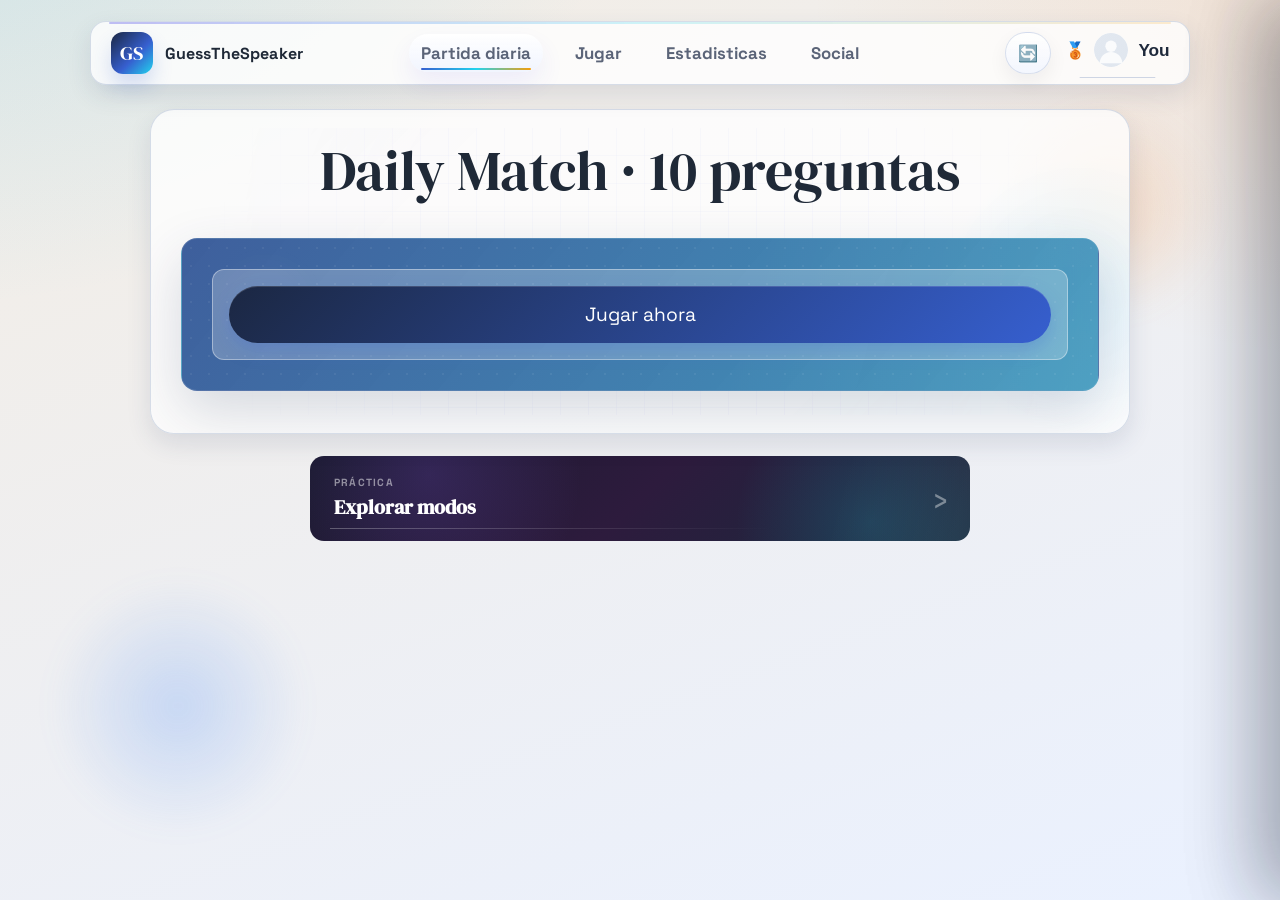
==== commit 1a4c10c4: "10" ====
--- a/index.html
+++ b/index.html
@@ -27,11 +27,11 @@
       <a href="index.html" class="is-active">Partida diaria</a>
       <a href="explore.html">Jugar</a>
       <a href="estadisticas.html">Estadisticas</a>
+      <a href="social.html">Social</a>
     </nav>
 
     <div class="topbar-actions">
       <button id="dev-reset-btn" class="btn btn-outline topbar-utility-btn" type="button" title="Reiniciar partida diaria (Dev)">🔄</button>
-      <button id="social-toggle" class="btn-social-pill" type="button">Social</button>
       <div class="profile-menu-wrap">
         <button id="profile-avatar-btn" class="profile-pill-btn" type="button" aria-expanded="false"
           aria-haspopup="true">
--- a/style.css
+++ b/style.css
@@ -18,6 +18,11 @@
   --pastel-lilac: #f1ecff;
   --pastel-ink: #2e3e5c;
   --pastel-border: rgba(116, 138, 173, 0.24);
+  --accent-indigo: #4f46e5;
+  --accent-cyan: #0891b2;
+  --accent-amber: #f59e0b;
+  --accent-rose: #e11d48;
+  --accent-glow: rgba(79, 70, 229, 0.18);
   --elev-1: 0 12px 28px rgba(18, 24, 38, 0.1);
   --elev-2: 0 24px 64px rgba(18, 24, 38, 0.13);
   --radius-lg: 24px;
@@ -37,6 +42,7 @@
   font-family: var(--font-body);
   color: var(--ink);
   background: radial-gradient(1000px 600px at -10% -20%, #ffe1b8, transparent 70%),
+    radial-gradient(720px 380px at 48% 120%, rgba(167, 139, 250, 0.14), transparent 70%),
     radial-gradient(900px 500px at 110% 0%, #d4efff, transparent 65%),
     linear-gradient(160deg, var(--bg), var(--bg-alt));
   min-height: 100vh;
@@ -131,9 +137,30 @@
   margin-bottom: 24px;
   border-radius: 16px;
   padding: 10px 20px;
-  background: var(--surface-bg);
+  background:
+    radial-gradient(420px 110px at 0% 0%, rgba(255, 214, 153, 0.18), transparent 70%),
+    radial-gradient(380px 120px at 100% 0%, rgba(147, 197, 253, 0.16), transparent 68%),
+    var(--surface-bg);
   border: 1px solid var(--surface-border);
   box-shadow: var(--elev-1);
+  transition: box-shadow 280ms ease, transform 280ms ease, border-color 240ms ease;
+}
+
+.topbar::after {
+  content: "";
+  position: absolute;
+  left: 18px;
+  right: 18px;
+  top: 0;
+  height: 2px;
+  border-radius: 999px;
+  background: linear-gradient(90deg, rgba(79, 70, 229, 0.34), rgba(34, 211, 238, 0.22), rgba(245, 158, 11, 0.18));
+  pointer-events: none;
+}
+
+.topbar:hover {
+  box-shadow: 0 18px 42px rgba(18, 24, 38, 0.1);
+  border-color: rgba(104, 128, 180, 0.28);
 }
 
 .topbar-actions {
@@ -191,11 +218,14 @@
   border: none;
   border-radius: 0;
   padding: 0 0 4px;
+  display: inline-flex;
+  align-items: center;
   font-weight: 700;
   font-size: 1rem;
   cursor: pointer;
   transition: opacity 180ms ease;
   position: relative;
+  text-decoration: none;
 }
 
 .btn-social-pill::after,
@@ -219,6 +249,11 @@
 
 .btn-social-pill:hover::after,
 .profile-pill-btn:hover::after {
+  transform: scaleX(1);
+  background: rgba(54, 95, 207, 0.5);
+}
+
+.btn-social-pill[aria-current="page"]::after {
   transform: scaleX(1);
   background: rgba(54, 95, 207, 0.5);
 }
@@ -835,16 +870,18 @@
   border-radius: 12px;
   display: grid;
   place-items: center;
-  background: var(--primary);
+  background: linear-gradient(135deg, #1b2742, #365fcf 58%, #22d3ee);
   color: #fff;
   font-family: var(--font-title);
   font-size: 20px;
-  transition: box-shadow 300ms ease, transform 300ms ease;
+  box-shadow: 0 12px 20px rgba(54, 95, 207, 0.2);
+  transition: box-shadow 300ms ease, transform 300ms ease, filter 300ms ease;
 }
 
 .brand:hover .brand-mark {
   box-shadow: 0 0 18px rgba(54, 95, 207, 0.35);
   transform: scale(1.06);
+  filter: saturate(1.08);
 }
 
 .brand-name {
@@ -865,30 +902,41 @@
 .nav a {
   text-decoration: none;
   color: var(--ink);
-  transition: color 150ms ease;
+  transition: color 180ms ease, background 220ms ease, transform 180ms ease, box-shadow 220ms ease;
   position: relative;
-  padding-bottom: 4px;
+  padding: 8px 12px;
+  border-radius: 999px;
 }
 
 .nav a::after {
   content: '';
   position: absolute;
-  left: 0;
-  bottom: -3px;
-  width: 0;
+  left: 12px;
+  right: 12px;
+  bottom: 2px;
   height: 2px;
-  background: linear-gradient(90deg, #365fcf, #22d3ee);
+  background: linear-gradient(90deg, #365fcf, #22d3ee, #f59e0b);
   border-radius: 999px;
-  transition: width 250ms ease;
+  transform: scaleX(0);
+  transform-origin: center;
+  transition: transform 260ms ease;
 }
 
 .nav a:hover {
   color: var(--ink);
+  background: rgba(255, 255, 255, 0.58);
+  box-shadow: 0 10px 20px rgba(18, 24, 38, 0.06);
+  transform: translateY(-1px);
 }
 
 .nav a:hover::after,
 .nav a.is-active::after {
-  width: 100%;
+  transform: scaleX(1);
+}
+
+.nav a.is-active {
+  background: linear-gradient(180deg, rgba(255,255,255,0.9), rgba(237, 242, 255, 0.78));
+  box-shadow: 0 12px 24px rgba(79, 70, 229, 0.08);
 }
 
 .hero {
@@ -1054,9 +1102,16 @@
 }
 
 .btn-outline {
-  background: rgba(255, 255, 255, 0.7);
+  background: linear-gradient(180deg, rgba(255, 255, 255, 0.84), rgba(241, 246, 255, 0.72));
   color: var(--ink);
   border-color: var(--line);
+  box-shadow: inset 0 1px 0 rgba(255,255,255,0.84);
+}
+
+.btn-outline:hover {
+  background: linear-gradient(180deg, rgba(255,255,255,0.94), rgba(232, 241, 255, 0.88));
+  border-color: rgba(79, 70, 229, 0.22);
+  box-shadow: 0 10px 22px rgba(79, 70, 229, 0.08), inset 0 1px 0 rgba(255,255,255,0.9);
 }
 
 .hero-metrics {
@@ -1067,15 +1122,23 @@
 
 .metric-pill {
   font-size: 0.92rem;
-  background: rgba(255, 255, 255, 0.74);
+  background: linear-gradient(180deg, rgba(255, 255, 255, 0.88), rgba(235, 241, 255, 0.68));
   border: 1px solid var(--pastel-border);
   border-radius: 999px;
   padding: 8px 14px;
   color: var(--ink-soft);
+  box-shadow: inset 0 1px 0 rgba(255,255,255,0.88);
+  transition: transform 200ms ease, box-shadow 220ms ease, border-color 220ms ease, background 220ms ease;
 }
 
 .metric-pill strong {
   color: var(--ink);
+}
+
+.metric-pill:hover {
+  transform: translateY(-2px);
+  border-color: rgba(79, 70, 229, 0.2);
+  box-shadow: 0 10px 22px rgba(79, 70, 229, 0.08), inset 0 1px 0 rgba(255,255,255,0.94);
 }
 
 .metric-risk {
@@ -1091,17 +1154,20 @@
 }
 
 .stat-card {
-  background: rgba(255, 255, 255, 0.86);
+  background:
+    radial-gradient(180px 80px at 100% 0%, rgba(167, 139, 250, 0.08), transparent 72%),
+    rgba(255, 255, 255, 0.86);
   border: 1px solid var(--line);
   border-radius: var(--radius-md);
   padding: 14px;
   box-shadow: var(--elev-1);
-  transition: transform 220ms ease, box-shadow 220ms ease;
+  transition: transform 220ms ease, box-shadow 220ms ease, border-color 220ms ease, background 220ms ease;
 }
 
 .stat-card:hover {
   transform: translateY(-3px);
   box-shadow: 0 14px 32px rgba(18, 24, 38, 0.13);
+  border-color: rgba(79, 70, 229, 0.16);
 }
 
 .stat-card p {
@@ -1164,13 +1230,22 @@
 }
 
 .panel {
-  background: rgba(255, 255, 255, 0.74);
+  background:
+    radial-gradient(420px 140px at 100% 0%, rgba(170, 196, 255, 0.12), transparent 70%),
+    rgba(255, 255, 255, 0.76);
   border: 1px solid var(--line);
   border-radius: var(--radius-lg);
   box-shadow: var(--shadow);
   padding: 30px;
   margin-bottom: 22px;
+  transition: transform 260ms ease, box-shadow 280ms ease, border-color 240ms ease;
   animation: fadeUp 420ms ease both;
+}
+
+.panel:hover {
+  transform: translateY(-2px);
+  box-shadow: 0 26px 58px rgba(18, 24, 38, 0.12);
+  border-color: rgba(104, 128, 180, 0.22);
 }
 
 #daily {
@@ -1792,13 +1867,22 @@
   margin-bottom: 10px;
   border-radius: 12px;
   border: 1px solid var(--pastel-border);
-  background: linear-gradient(180deg, rgba(255, 255, 255, 0.92), rgba(232, 242, 255, 0.36));
+  background:
+    radial-gradient(240px 80px at 100% 0%, rgba(124, 58, 237, 0.08), transparent 70%),
+    linear-gradient(180deg, rgba(255, 255, 255, 0.92), rgba(232, 242, 255, 0.36));
   padding: 10px 12px;
   color: var(--ink-soft);
+  transition: transform 220ms ease, box-shadow 240ms ease, border-color 220ms ease;
 }
 
 #ux-summary.summary-card {
   background: linear-gradient(180deg, rgba(255, 255, 255, 0.92), rgba(232, 248, 239, 0.34));
+}
+
+.summary-card:hover {
+  transform: translateY(-2px);
+  border-color: rgba(124, 58, 237, 0.2);
+  box-shadow: 0 14px 28px rgba(124, 58, 237, 0.08);
 }
 
 .ranking-controls {
@@ -1862,10 +1946,18 @@
 .weekly-league-summary span {
   border: 1px solid var(--pastel-border);
   border-radius: 10px;
-  background: rgba(255, 255, 255, 0.75);
+  background:
+    linear-gradient(180deg, rgba(255, 255, 255, 0.88), rgba(237, 243, 255, 0.74));
   padding: 8px 10px;
   color: var(--ink-soft);
   font-size: 0.84rem;
+  transition: transform 200ms ease, box-shadow 220ms ease, border-color 220ms ease;
+}
+
+.weekly-league-summary span:hover {
+  transform: translateY(-2px);
+  border-color: rgba(79, 70, 229, 0.2);
+  box-shadow: 0 10px 22px rgba(79, 70, 229, 0.08);
 }
 
 .private-room {
@@ -2795,6 +2887,14 @@
   padding: 6px 10px;
   font-size: 0.74rem;
   font-weight: 600;
+  box-shadow: inset 0 1px 0 rgba(255,255,255,0.6);
+  transition: transform 180ms ease, box-shadow 220ms ease, filter 220ms ease;
+}
+
+.achievement-badge:hover {
+  transform: translateY(-2px) scale(1.01);
+  box-shadow: 0 10px 18px rgba(79, 70, 229, 0.1), inset 0 1px 0 rgba(255,255,255,0.72);
+  filter: saturate(1.08);
 }
 
 .achievement-badge.common {
@@ -2869,7 +2969,8 @@
 }
 
 .leaderboard tbody tr:hover {
-  background: rgba(14, 165, 233, 0.06);
+  background: linear-gradient(90deg, rgba(99, 102, 241, 0.08), rgba(34, 211, 238, 0.05));
+  box-shadow: inset 4px 0 0 rgba(79, 70, 229, 0.24);
 }
 
 .history-list {
@@ -2893,6 +2994,731 @@
 .history-list li:hover {
   transform: translateY(-2px);
   box-shadow: 0 8px 20px rgba(18, 24, 38, 0.08);
+}
+
+.social-page-shell {
+  overflow: visible;
+  display: grid;
+  gap: 18px;
+  grid-template-columns: minmax(0, 1.08fr) minmax(360px, 0.92fr);
+  align-items: start;
+}
+
+.social-surface {
+  position: relative;
+  overflow: hidden;
+  border: 1px solid rgba(145, 161, 197, 0.22);
+  border-radius: 26px;
+  background:
+    radial-gradient(520px 260px at 100% 0%, rgba(170, 196, 255, 0.16), transparent 70%),
+    linear-gradient(180deg, rgba(255, 255, 255, 0.95), rgba(244, 247, 255, 0.82));
+  box-shadow: 0 18px 50px rgba(18, 24, 38, 0.08), inset 0 1px 0 rgba(255, 255, 255, 0.86);
+  padding: 22px;
+  transition: transform 320ms cubic-bezier(0.22, 1, 0.36, 1), box-shadow 320ms ease, border-color 260ms ease, background 320ms ease;
+}
+
+.social-surface::after {
+  content: "";
+  position: absolute;
+  inset: 0;
+  pointer-events: none;
+  background: linear-gradient(120deg, rgba(255,255,255,0.08), transparent 34%, rgba(89, 122, 219, 0.035));
+}
+
+.social-surface:hover {
+  transform: translateY(-3px);
+  border-color: rgba(92, 120, 191, 0.28);
+  box-shadow: 0 26px 60px rgba(18, 24, 38, 0.11), inset 0 1px 0 rgba(255,255,255,0.9);
+}
+
+.social-hero,
+.social-secondary-grid,
+.social-challenges-spotlight {
+  display: grid;
+  gap: 16px;
+}
+
+.social-hero,
+.social-focus,
+.social-secondary {
+  animation: fadeUp 520ms ease both;
+}
+
+.social-focus {
+  animation-delay: 90ms;
+  grid-column: 2;
+  grid-row: 1;
+}
+
+.social-secondary {
+  animation-delay: 160ms;
+  grid-column: 1 / -1;
+  grid-row: 2;
+}
+
+.social-hero {
+  grid-column: 1;
+  grid-row: 1;
+  grid-template-columns: minmax(0, 1fr);
+  align-items: start;
+  padding: 24px 24px 22px;
+  background:
+    radial-gradient(700px 340px at -10% 0%, rgba(255, 211, 154, 0.22), transparent 62%),
+    radial-gradient(500px 260px at 108% 8%, rgba(117, 150, 255, 0.18), transparent 65%),
+    linear-gradient(180deg, rgba(255,255,255,0.96), rgba(243, 247, 255, 0.88));
+}
+
+.social-profile-panel {
+  padding: 0;
+  position: relative;
+}
+
+.social-profile-card-head {
+  display: flex;
+  align-items: center;
+  gap: 14px;
+  padding: 8px 4px 0;
+}
+
+.social-profile-card-head h2 {
+  font-size: clamp(1.7rem, 3.2vw, 2.4rem);
+  margin: 0 0 8px;
+}
+
+.social-profile-card-head p {
+  color: var(--ink-soft);
+  max-width: 44ch;
+  line-height: 1.45;
+  font-size: 0.96rem;
+}
+
+.social-profile-copy {
+  min-width: 0;
+}
+
+.social-profile-avatar-wrap {
+  position: relative;
+  flex-shrink: 0;
+}
+
+.social-profile-avatar {
+  width: 82px;
+  height: 82px;
+  border-radius: 50%;
+  box-shadow: 0 14px 28px rgba(18, 24, 38, 0.12);
+  border: 3px solid rgba(255, 255, 255, 0.84);
+}
+
+.social-profile-tier {
+  position: absolute;
+  right: -2px;
+  bottom: 2px;
+  width: 30px;
+  height: 30px;
+  border-radius: 999px;
+  display: grid;
+  place-items: center;
+  background: linear-gradient(180deg, rgba(255,255,255,0.98), rgba(244, 230, 186, 0.92));
+  border: 1px solid rgba(194, 153, 59, 0.26);
+  box-shadow: 0 10px 22px rgba(18, 24, 38, 0.14);
+}
+
+.social-profile-rankline {
+  display: flex;
+  flex-wrap: wrap;
+  gap: 6px;
+  margin-bottom: 10px;
+}
+
+.social-inline-chip {
+  display: inline-flex;
+  align-items: center;
+  padding: 6px 10px;
+  border-radius: 999px;
+  background: rgba(255, 255, 255, 0.82);
+  border: 1px solid rgba(120, 144, 188, 0.22);
+  color: var(--ink-soft);
+  font-size: 0.8rem;
+  font-weight: 700;
+}
+
+.social-profile-meta,
+.social-compare-metrics {
+  display: flex;
+  flex-wrap: wrap;
+  gap: 10px;
+}
+
+.social-profile-meta {
+  margin-top: 14px;
+  padding: 14px 4px 0;
+  border-top: 1px solid rgba(18, 24, 38, 0.08);
+}
+
+.social-hero-main,
+.social-hero-aside {
+  display: grid;
+  gap: 14px;
+}
+
+.social-page-copy {
+  max-width: 36rem;
+}
+
+.social-spotlight-stats {
+  position: relative;
+  overflow: hidden;
+  padding: 18px 18px;
+  border-radius: 22px;
+  background:
+    radial-gradient(240px 180px at 100% 0%, rgba(136, 196, 255, 0.28), transparent 70%),
+    linear-gradient(135deg, rgba(20, 35, 81, 0.98), rgba(61, 96, 198, 0.92));
+  color: #fff;
+  display: grid;
+  gap: 10px;
+  box-shadow: 0 22px 46px rgba(41, 71, 160, 0.22);
+}
+
+.social-spotlight-stats:hover {
+  box-shadow: 0 28px 58px rgba(41, 71, 160, 0.28);
+  transform: translateY(-2px);
+}
+
+.social-spotlight-stats::before {
+  content: "";
+  position: absolute;
+  inset: auto -28px -58px auto;
+  width: 180px;
+  height: 180px;
+  border-radius: 50%;
+  background: radial-gradient(circle, rgba(255,255,255,0.2), transparent 68%);
+  pointer-events: none;
+}
+
+.social-spotlight-stats h3 {
+  font-size: 1.55rem;
+  color: #fff;
+  max-width: 14ch;
+  line-height: 1.05;
+}
+
+.social-spotlight-stats p {
+  color: rgba(255, 255, 255, 0.78);
+  line-height: 1.45;
+  max-width: 32ch;
+  font-size: 0.94rem;
+}
+
+.social-spotlight-stats .panel-kicker {
+  color: rgba(255, 255, 255, 0.64);
+}
+
+.social-spotlight-metrics {
+  display: flex;
+  flex-wrap: wrap;
+  gap: 8px;
+}
+
+.social-spotlight-metrics .metric-pill {
+  background: rgba(255, 255, 255, 0.12);
+  border-color: rgba(255, 255, 255, 0.16);
+  color: rgba(255, 255, 255, 0.74);
+}
+
+.social-spotlight-metrics .metric-pill strong {
+  color: #fff;
+}
+
+.social-relations {
+  display: grid;
+  gap: 8px;
+  padding: 0;
+}
+
+.social-relation-line {
+  display: grid;
+  gap: 4px;
+  padding: 11px 12px 12px;
+  border: 1px solid rgba(120, 144, 188, 0.18);
+  border-radius: 18px;
+  background: rgba(255,255,255,0.56);
+  transition: transform 220ms ease, box-shadow 240ms ease, border-color 220ms ease, background 220ms ease;
+}
+
+.social-relation-line:last-child {
+  padding-bottom: 16px;
+}
+
+.social-relation-line span {
+  font-size: 0.7rem;
+  text-transform: uppercase;
+  letter-spacing: 0.08em;
+  color: var(--ink-soft);
+}
+
+.social-relation-line strong {
+  color: var(--ink);
+  font-size: 0.96rem;
+}
+
+.social-relation-line em {
+  color: var(--ink-soft);
+  font-style: normal;
+  font-size: 0.88rem;
+}
+
+.social-relation-line:hover {
+  transform: translateY(-2px);
+  border-color: rgba(79, 70, 229, 0.18);
+  background: linear-gradient(180deg, rgba(255,255,255,0.84), rgba(239, 244, 255, 0.72));
+  box-shadow: 0 12px 24px rgba(79, 70, 229, 0.08);
+}
+
+.social-invite-code {
+  display: flex;
+  justify-content: space-between;
+  align-items: center;
+  gap: 10px;
+  padding: 12px 14px;
+  border-radius: 16px;
+  border: 1px solid rgba(120, 144, 188, 0.18);
+  background: linear-gradient(180deg, rgba(255,255,255,0.8), rgba(241,245,255,0.72));
+  transition: transform 220ms ease, box-shadow 240ms ease, border-color 220ms ease;
+}
+
+.social-invite-code strong {
+  display: block;
+  font-size: 1.12rem;
+  letter-spacing: 0.08em;
+  color: var(--ink);
+}
+
+.social-invite-code:hover {
+  transform: translateY(-2px);
+  border-color: rgba(79, 70, 229, 0.2);
+  box-shadow: 0 12px 24px rgba(79, 70, 229, 0.08);
+}
+
+.social-badges-row {
+  gap: 8px;
+  padding-top: 0;
+}
+
+.social-badge-empty {
+  min-height: 46px;
+  display: inline-flex;
+  align-items: center;
+  color: rgba(57, 78, 123, 0.78);
+}
+
+.social-section-head {
+  display: flex;
+  justify-content: space-between;
+  gap: 12px;
+  align-items: end;
+  margin-bottom: 12px;
+}
+
+.social-section-head h3 {
+  font-size: 1.5rem;
+}
+
+.social-focus {
+  padding-top: 22px;
+}
+
+.social-focus::before,
+.social-secondary::before {
+  content: "";
+  position: absolute;
+  left: 28px;
+  right: 28px;
+  top: 0;
+  height: 1px;
+  background: linear-gradient(90deg, rgba(118, 152, 255, 0.3), transparent 42%, rgba(245, 177, 104, 0.2));
+  pointer-events: none;
+}
+
+.social-challenges-spotlight {
+  grid-template-columns: 1fr;
+  margin-bottom: 14px;
+}
+
+.social-challenge-main {
+  position: relative;
+  overflow: hidden;
+  padding: 18px 18px 18px 20px;
+  border-radius: 22px;
+  background:
+    radial-gradient(320px 160px at 100% 0%, rgba(158, 195, 255, 0.2), transparent 68%),
+    linear-gradient(135deg, rgba(245, 247, 255, 0.92), rgba(228, 236, 255, 0.9));
+  border: 1px solid rgba(120, 144, 188, 0.24);
+  display: grid;
+  gap: 10px;
+  box-shadow: inset 0 1px 0 rgba(255,255,255,0.8);
+  transition: transform 260ms ease, box-shadow 280ms ease, border-color 240ms ease, background 280ms ease;
+}
+
+.social-challenge-main::after {
+  content: "";
+  position: absolute;
+  left: 0;
+  top: 0;
+  bottom: 0;
+  width: 6px;
+  background: linear-gradient(180deg, #7698ff, #9e77ff);
+}
+
+.social-challenge-main h3 {
+  font-size: 1.95rem;
+  line-height: 1.02;
+  max-width: 12ch;
+}
+
+.social-challenge-main p {
+  color: var(--ink-soft);
+  line-height: 1.42;
+  max-width: 32rem;
+  font-size: 0.94rem;
+}
+
+.social-challenge-main:hover {
+  transform: translateY(-2px);
+  border-color: rgba(118, 152, 255, 0.34);
+  box-shadow: 0 18px 38px rgba(118, 152, 255, 0.12), inset 0 1px 0 rgba(255,255,255,0.82);
+}
+
+.social-challenge-empty {
+  min-height: 132px;
+  align-content: start;
+}
+
+.social-challenge-side {
+  display: grid;
+  gap: 8px;
+  align-content: start;
+}
+
+.social-challenge-note,
+.social-simple-block {
+  padding: 12px 0;
+  border-top: 1px solid rgba(18, 24, 38, 0.08);
+}
+
+.social-challenge-note:first-child,
+.social-simple-block:first-child {
+  padding-top: 0;
+  border-top: none;
+}
+
+.social-challenge-note span {
+  display: block;
+  margin-bottom: 6px;
+  font-size: 0.7rem;
+  text-transform: uppercase;
+  letter-spacing: 0.08em;
+  color: var(--ink-soft);
+}
+
+.social-challenge-note p,
+.social-simple-block h4 {
+  color: var(--ink);
+}
+
+.social-simple-block h4 {
+  margin-bottom: 8px;
+  font-size: 0.98rem;
+}
+
+.social-challenge-note p {
+  line-height: 1.42;
+  font-size: 0.92rem;
+}
+
+.social-table-wrap {
+  margin-bottom: 14px;
+  border-radius: 18px;
+  overflow: hidden;
+  border: 1px solid rgba(120, 144, 188, 0.2);
+  background: rgba(255,255,255,0.66);
+  box-shadow: inset 0 1px 0 rgba(255,255,255,0.84);
+}
+
+.social-ranking-table {
+  margin: 0;
+}
+
+.social-ranking-table thead {
+  background: rgba(236, 242, 255, 0.88);
+}
+
+.social-ranking-table th {
+  padding-top: 10px;
+  padding-bottom: 10px;
+  text-transform: uppercase;
+  letter-spacing: 0.08em;
+  font-size: 0.72rem;
+}
+
+.social-ranking-table tbody tr {
+  background: transparent;
+}
+
+.social-ranking-table tbody tr.me {
+  background: linear-gradient(90deg, rgba(188, 219, 255, 0.92), rgba(210, 230, 255, 0.66));
+}
+
+.social-ranking-table tbody tr.me td:first-child {
+  color: var(--accent-indigo);
+  font-weight: 800;
+}
+
+.social-ranking-table td {
+  font-size: 0.92rem;
+  padding-top: 9px;
+  padding-bottom: 9px;
+}
+
+.social-ranking-table th:last-child,
+.social-ranking-table td:last-child {
+  text-align: right;
+}
+
+.social-ranking-table .social-rank-player {
+  display: inline-flex;
+  align-items: center;
+  gap: 6px;
+  font-weight: 700;
+}
+
+.social-compare-strip {
+  display: flex;
+  flex-wrap: wrap;
+  gap: 8px;
+}
+
+.social-compare-pill {
+  min-width: 148px;
+  padding: 12px 13px 11px;
+  border-radius: 16px;
+  background: rgba(255, 255, 255, 0.74);
+  border: 1px solid rgba(120, 144, 188, 0.18);
+  display: grid;
+  gap: 4px;
+  box-shadow: inset 0 1px 0 rgba(255,255,255,0.84);
+  transition: transform 220ms ease, box-shadow 240ms ease, border-color 220ms ease, filter 240ms ease;
+}
+
+.social-compare-pill span {
+  font-size: 0.68rem;
+  text-transform: uppercase;
+  letter-spacing: 0.08em;
+  color: var(--ink-soft);
+}
+
+.social-compare-pill strong {
+  color: var(--ink);
+  font-size: 0.95rem;
+}
+
+.social-compare-pill em {
+  font-style: normal;
+  color: var(--ink-soft);
+  font-size: 0.88rem;
+}
+
+.social-compare-pill:hover {
+  transform: translateY(-3px);
+  border-color: rgba(79, 70, 229, 0.2);
+  box-shadow: 0 14px 26px rgba(79, 70, 229, 0.1), inset 0 1px 0 rgba(255,255,255,0.9);
+  filter: saturate(1.08);
+}
+
+.social-compare-politics {
+  background: linear-gradient(180deg, rgba(255, 244, 232, 0.95), rgba(255,255,255,0.78));
+}
+
+.social-compare-tech {
+  background: linear-gradient(180deg, rgba(233, 247, 255, 0.95), rgba(255,255,255,0.78));
+}
+
+.social-compare-music {
+  background: linear-gradient(180deg, rgba(246, 237, 255, 0.95), rgba(255,255,255,0.78));
+}
+
+.social-secondary {
+  padding-top: 22px;
+}
+
+.social-secondary-grid {
+  grid-template-columns: minmax(0, 0.95fr) minmax(0, 1.05fr);
+}
+
+.social-secondary-col {
+  min-width: 0;
+}
+
+.social-secondary-col-right {
+  display: grid;
+  gap: 8px;
+  padding-left: 14px;
+  border-left: 1px solid rgba(18, 24, 38, 0.08);
+}
+
+.social-add-row {
+  margin-bottom: 12px;
+  gap: 10px;
+}
+
+.social-add-row input {
+  min-height: 52px;
+  border-radius: 16px;
+  background: rgba(255,255,255,0.74);
+  border-color: rgba(120, 144, 188, 0.24);
+  box-shadow: inset 0 1px 0 rgba(255,255,255,0.78);
+}
+
+.social-add-row .btn {
+  min-width: 132px;
+  min-height: 52px;
+  border-radius: 16px;
+  background: linear-gradient(180deg, rgba(255,255,255,0.92), rgba(242,246,255,0.82));
+}
+
+.social-friends-list .friend-card {
+  align-items: center;
+  background: rgba(255,255,255,0.68);
+  border: 1px solid rgba(120, 144, 188, 0.18);
+  border-radius: 16px;
+  min-height: 64px;
+  transition: transform 220ms ease, box-shadow 240ms ease, border-color 220ms ease, background 220ms ease;
+}
+
+.social-friends-list .friend-card.is-empty {
+  display: grid;
+  grid-template-columns: 1fr auto;
+  align-items: center;
+  gap: 12px;
+  background:
+    radial-gradient(160px 80px at 100% 0%, rgba(170, 196, 255, 0.12), transparent 70%),
+    rgba(255,255,255,0.68);
+}
+
+.social-friends-list .friend-copy {
+  display: grid;
+  gap: 4px;
+}
+
+.social-friends-list .friend-name {
+  font-weight: 700;
+  color: var(--ink);
+}
+
+.social-friends-list .friend-meta {
+  color: var(--ink-soft);
+  font-size: 0.82rem;
+}
+
+.social-friends-list .friend-card:hover {
+  transform: translateY(-2px);
+  border-color: rgba(79, 70, 229, 0.18);
+  background: linear-gradient(180deg, rgba(255,255,255,0.9), rgba(239, 244, 255, 0.8));
+  box-shadow: 0 12px 24px rgba(79, 70, 229, 0.08);
+}
+
+.social-lite-list li {
+  padding: 10px 0;
+  background: transparent;
+  border: none;
+  border-bottom: 1px solid rgba(18, 24, 38, 0.08);
+  border-radius: 0;
+  box-shadow: none;
+  transition: transform 220ms ease, color 220ms ease, border-color 220ms ease;
+}
+
+.social-lite-list .history-entry-score strong,
+.social-lite-list strong {
+  font-size: 0.96rem;
+}
+
+.social-lite-list .date,
+.social-lite-list .history-entry-score em {
+  font-size: 0.84rem;
+}
+
+.social-lite-list li:last-child {
+  border-bottom: none;
+}
+
+.social-lite-list li:hover {
+  transform: translateX(4px);
+  box-shadow: none;
+  border-color: rgba(79, 70, 229, 0.16);
+}
+
+@media (max-width: 1180px) {
+  .social-page-shell {
+    grid-template-columns: 1fr;
+  }
+
+  .social-hero,
+  .social-challenges-spotlight,
+  .social-secondary-grid {
+    grid-template-columns: 1fr;
+  }
+
+  .social-hero,
+  .social-focus,
+  .social-secondary {
+    grid-column: auto;
+    grid-row: auto;
+  }
+
+  .social-secondary-col-right {
+    padding-left: 0;
+    border-left: none;
+  }
+}
+
+@media (max-width: 720px) {
+  .social-surface {
+    padding: 22px;
+  }
+
+  .social-profile-card-head,
+  .social-section-head,
+  .social-invite-code {
+    align-items: flex-start;
+    flex-direction: column;
+  }
+
+  .social-profile-card-head {
+    padding: 0;
+  }
+
+  .social-profile-meta {
+    padding-left: 0;
+    padding-right: 0;
+  }
+
+  .social-profile-card-head h2,
+  .social-challenge-main h3,
+  .social-spotlight-stats h3 {
+    font-size: 2rem;
+  }
+
+  .weekly-league-summary {
+    grid-template-columns: 1fr;
+  }
+
+  .social-add-row {
+    flex-direction: column;
+  }
+
+  .social-add-row .btn,
+  .social-add-row input {
+    width: 100%;
+  }
 }
 
 @media (max-width: 900px) {
